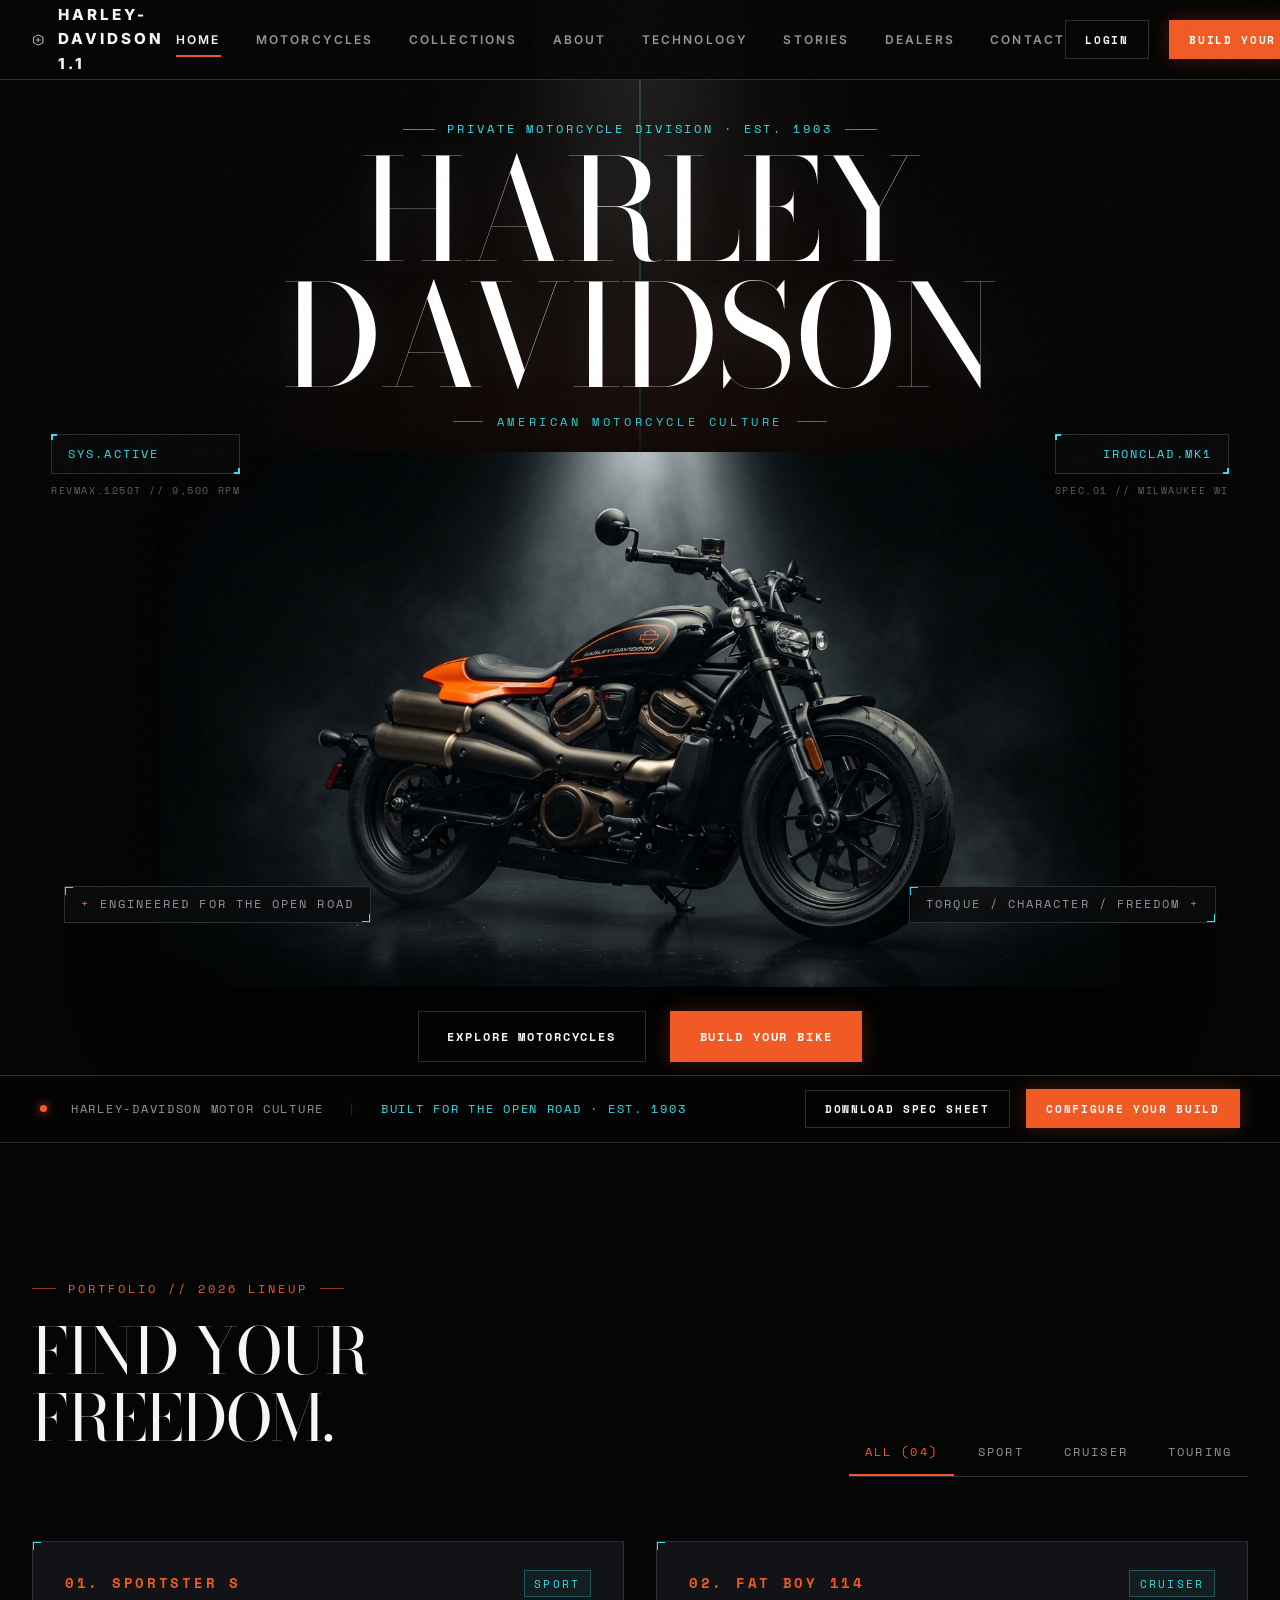
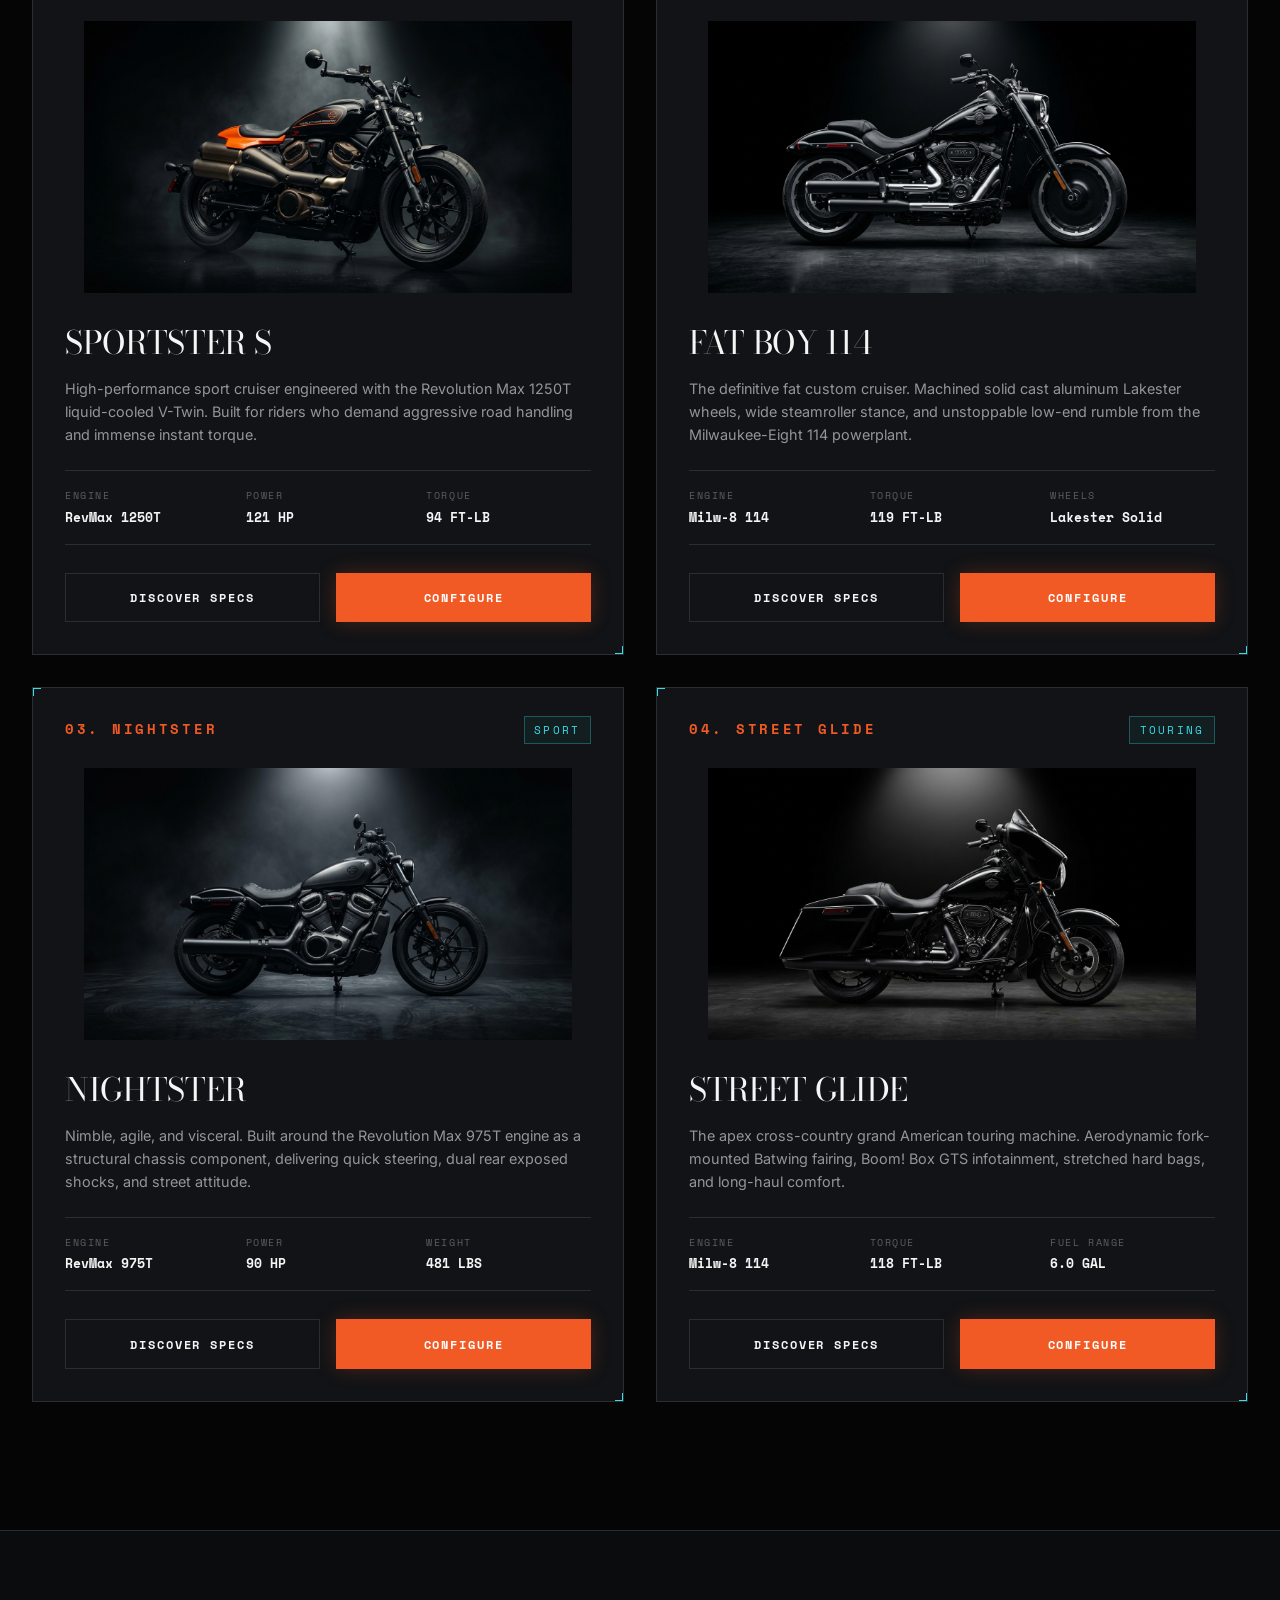
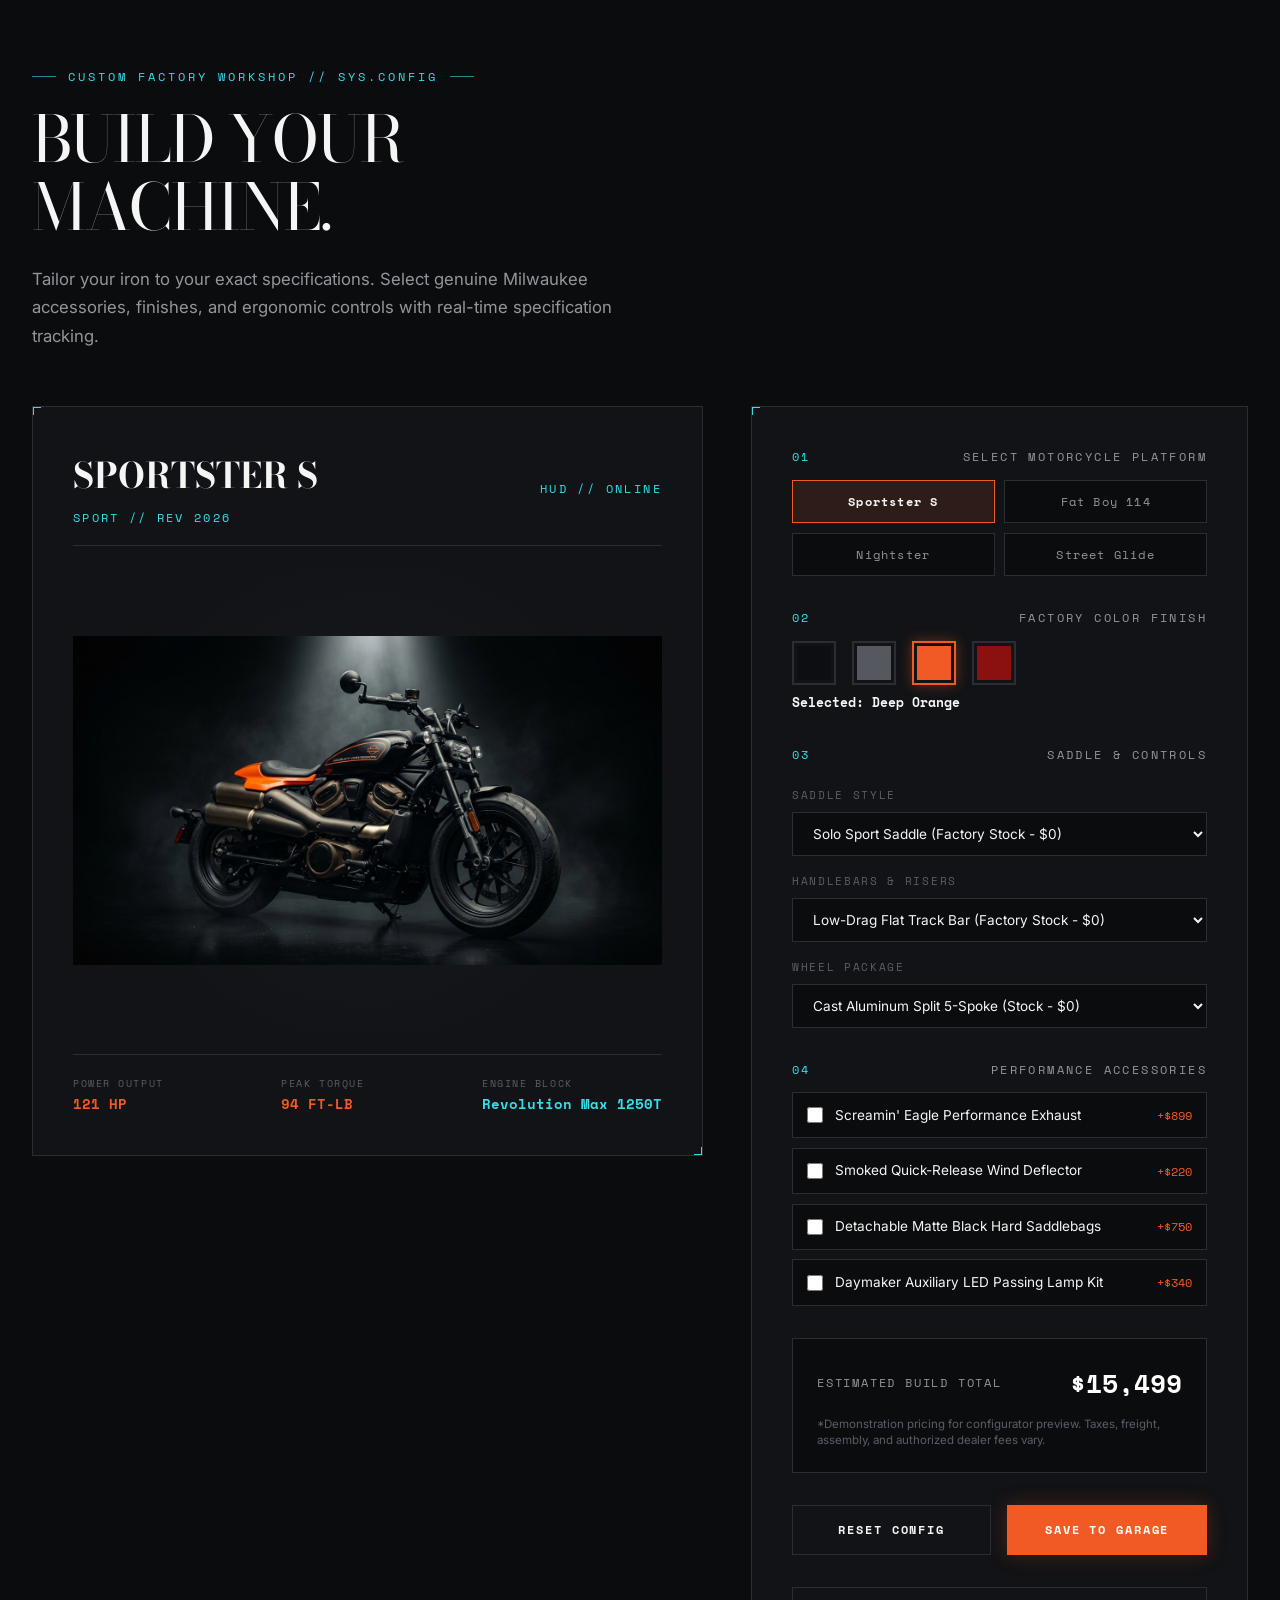
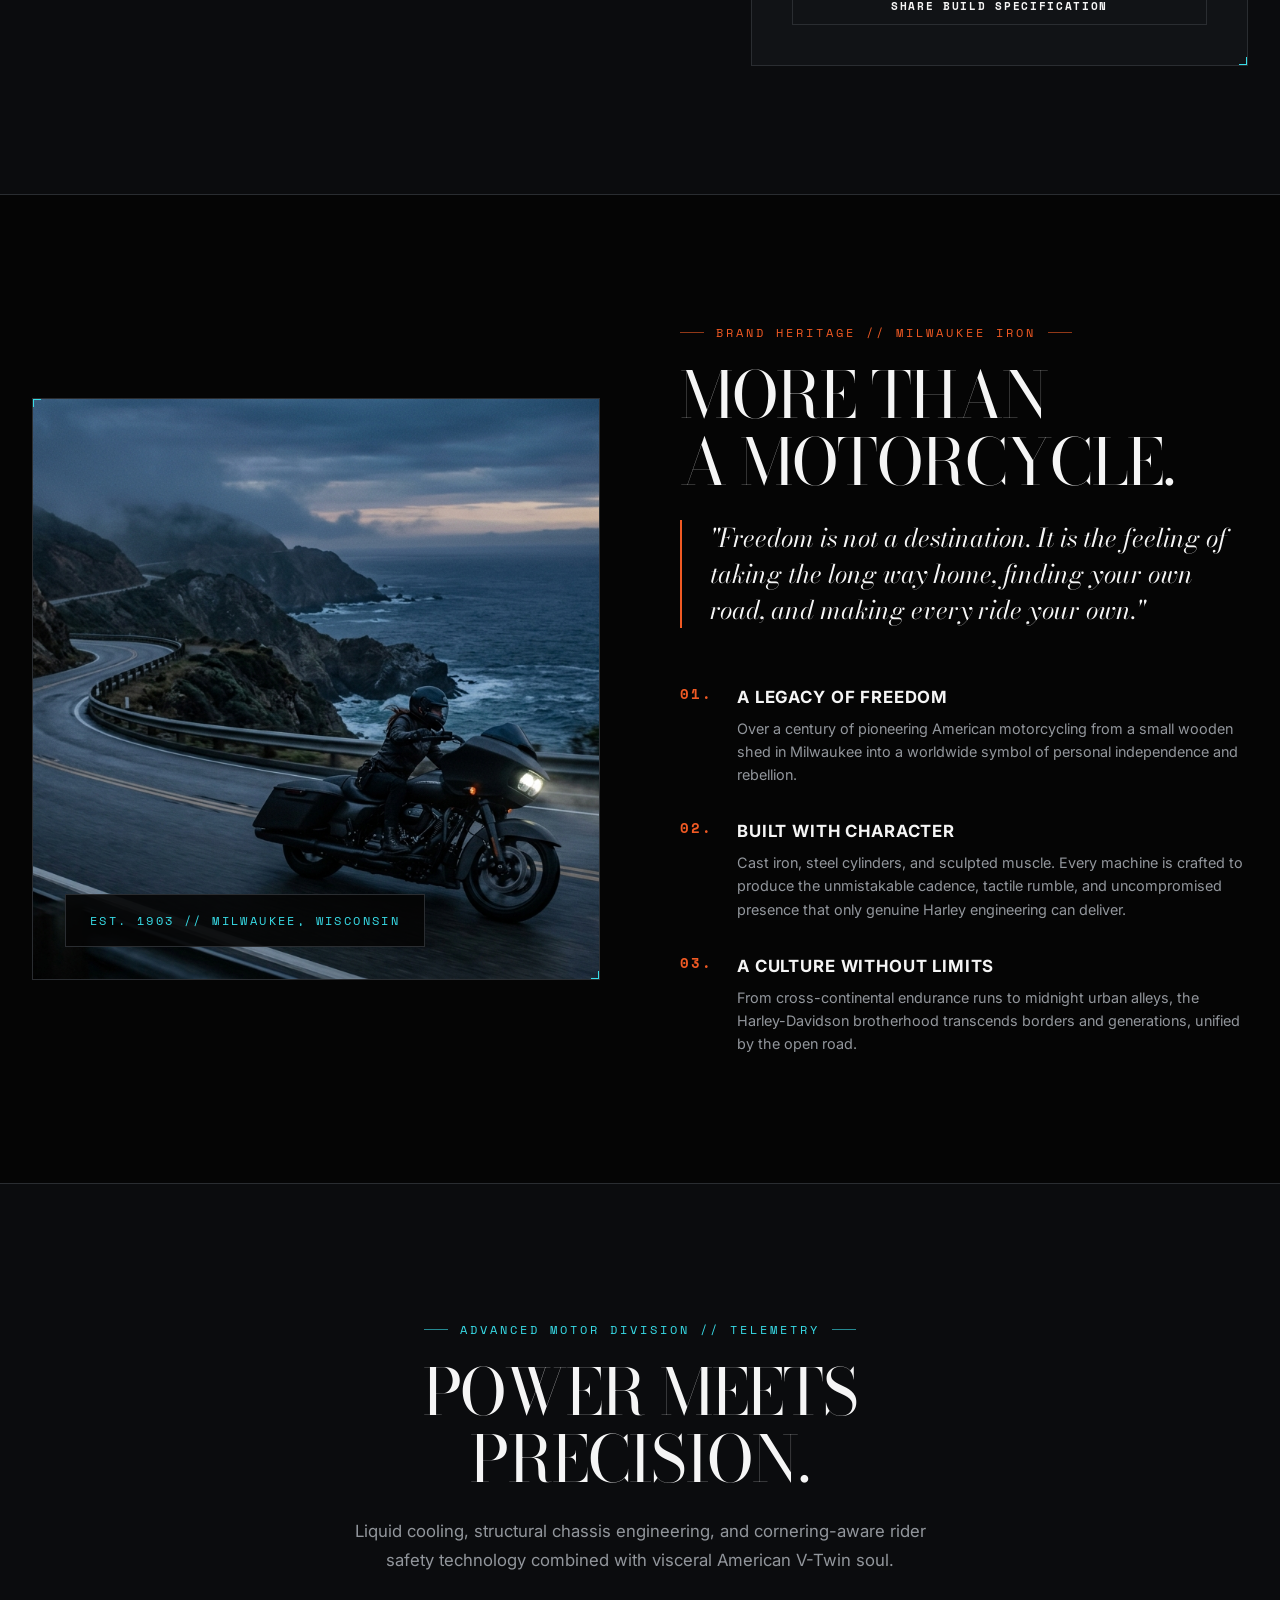
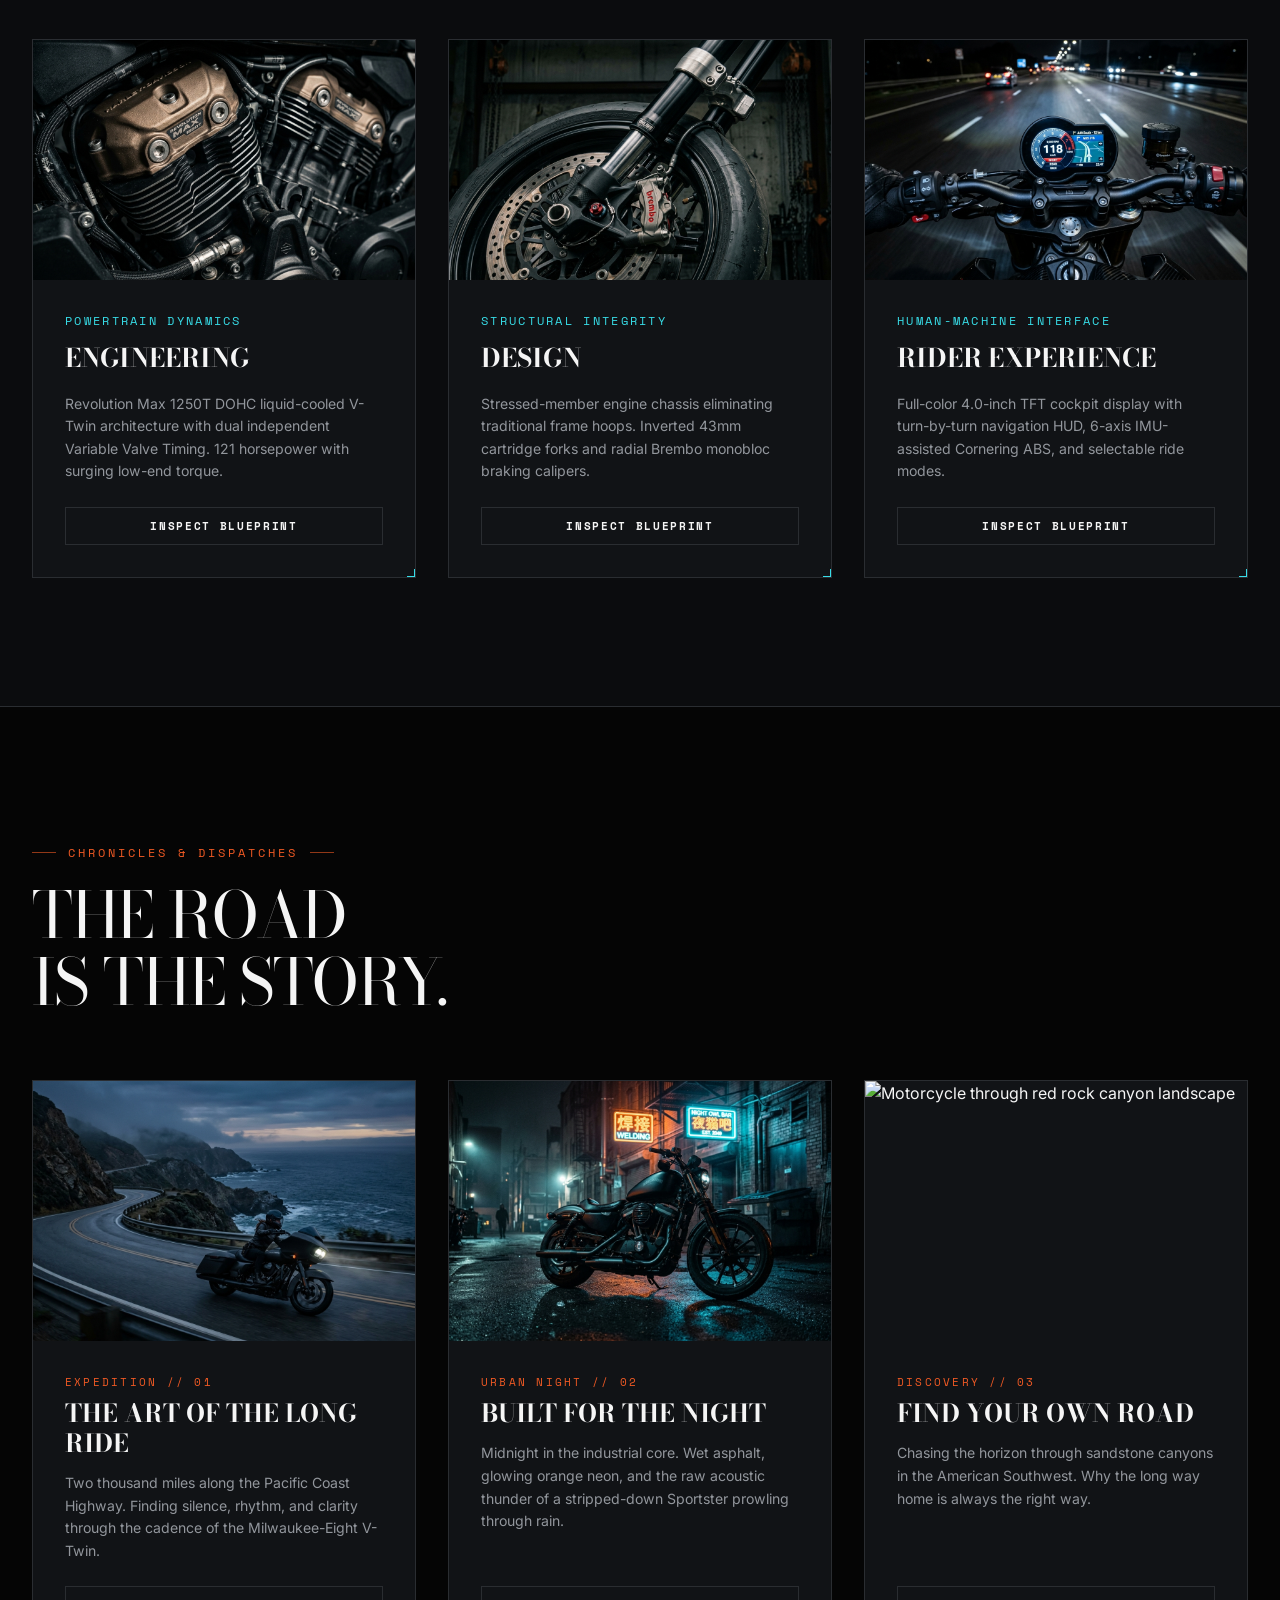
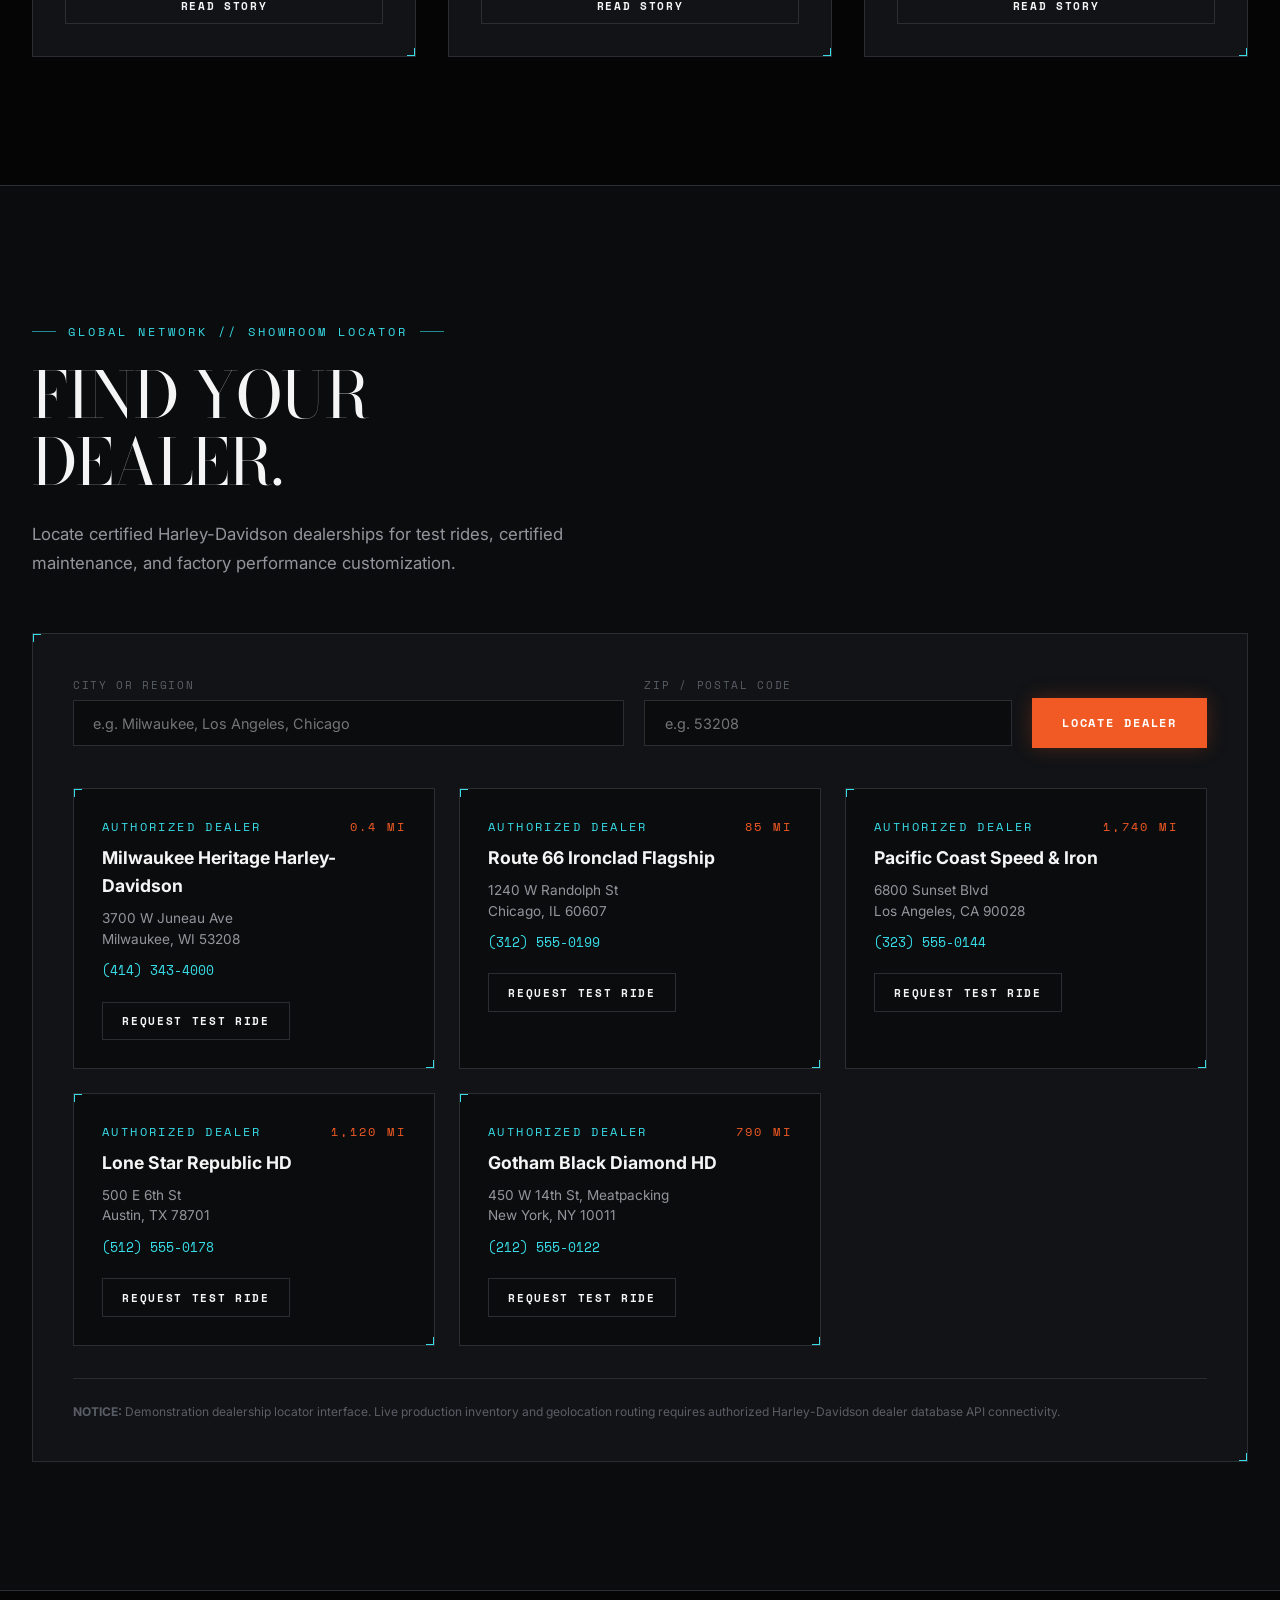
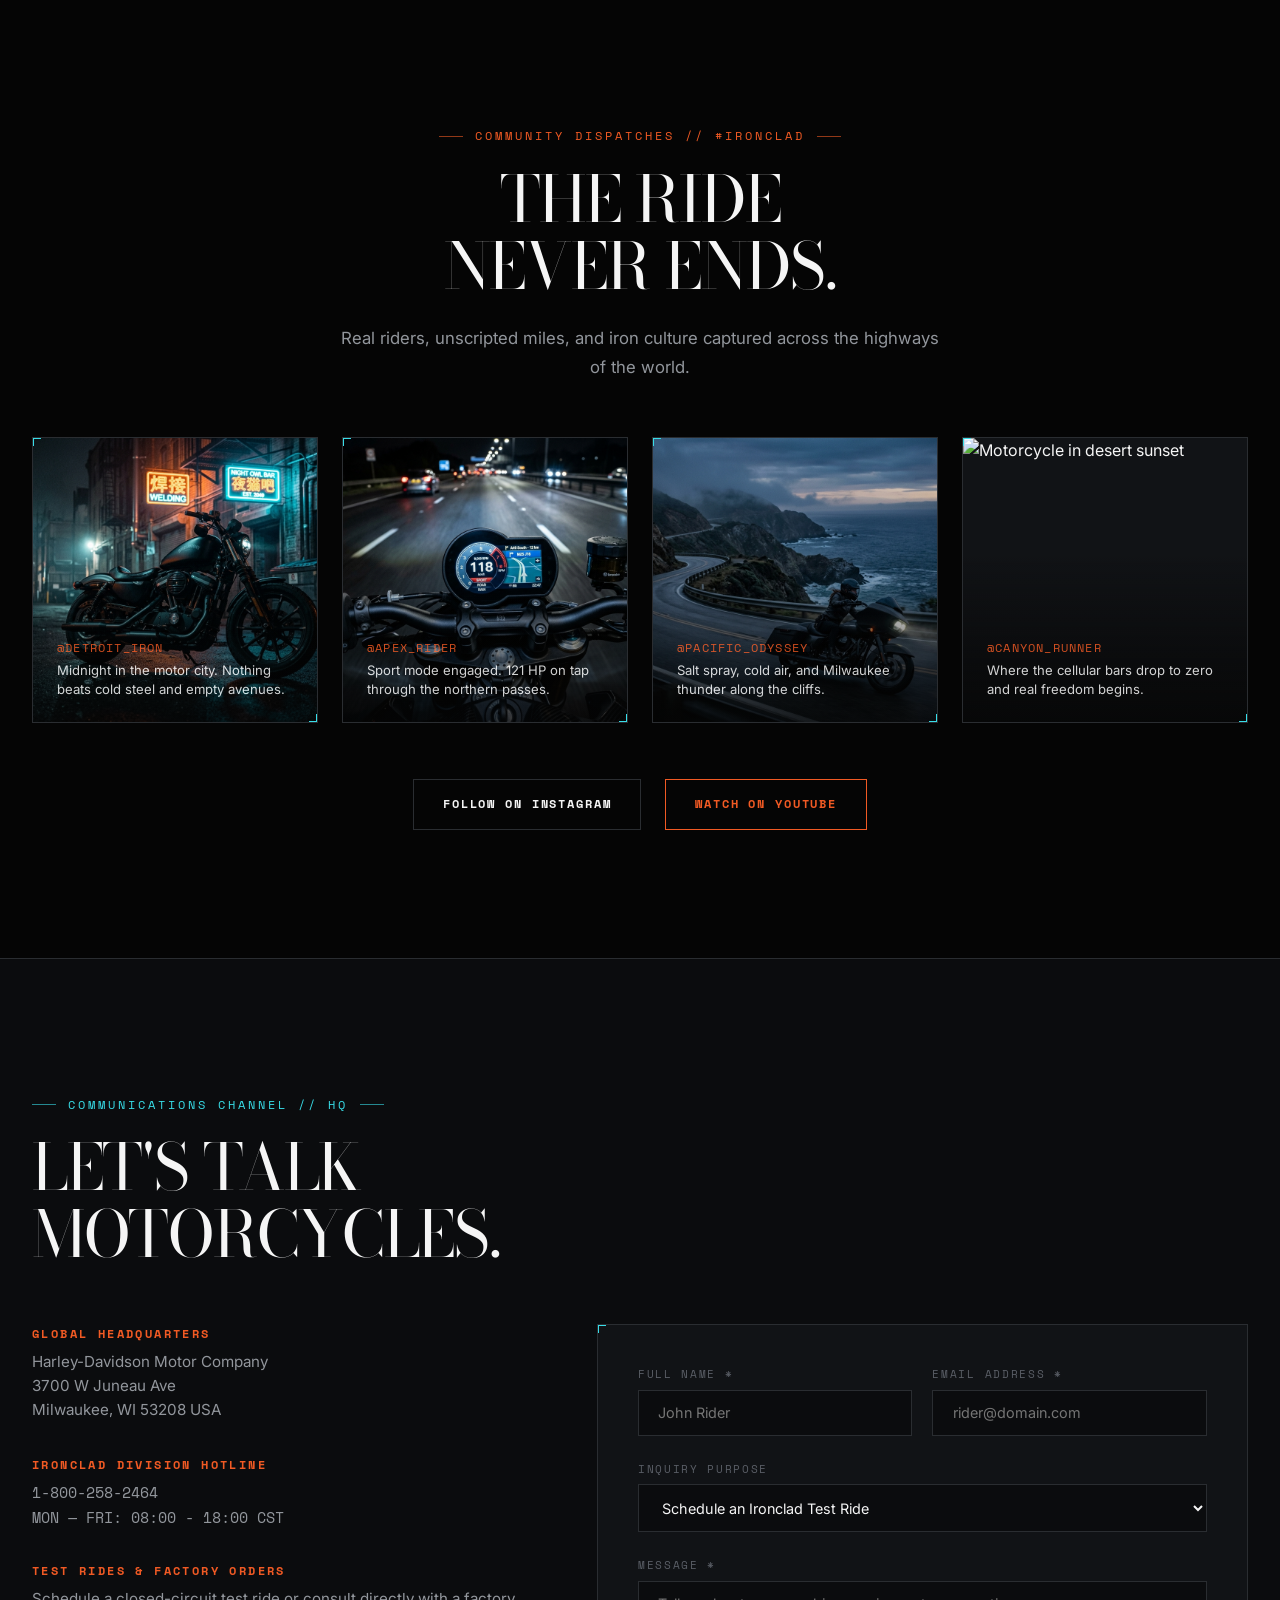
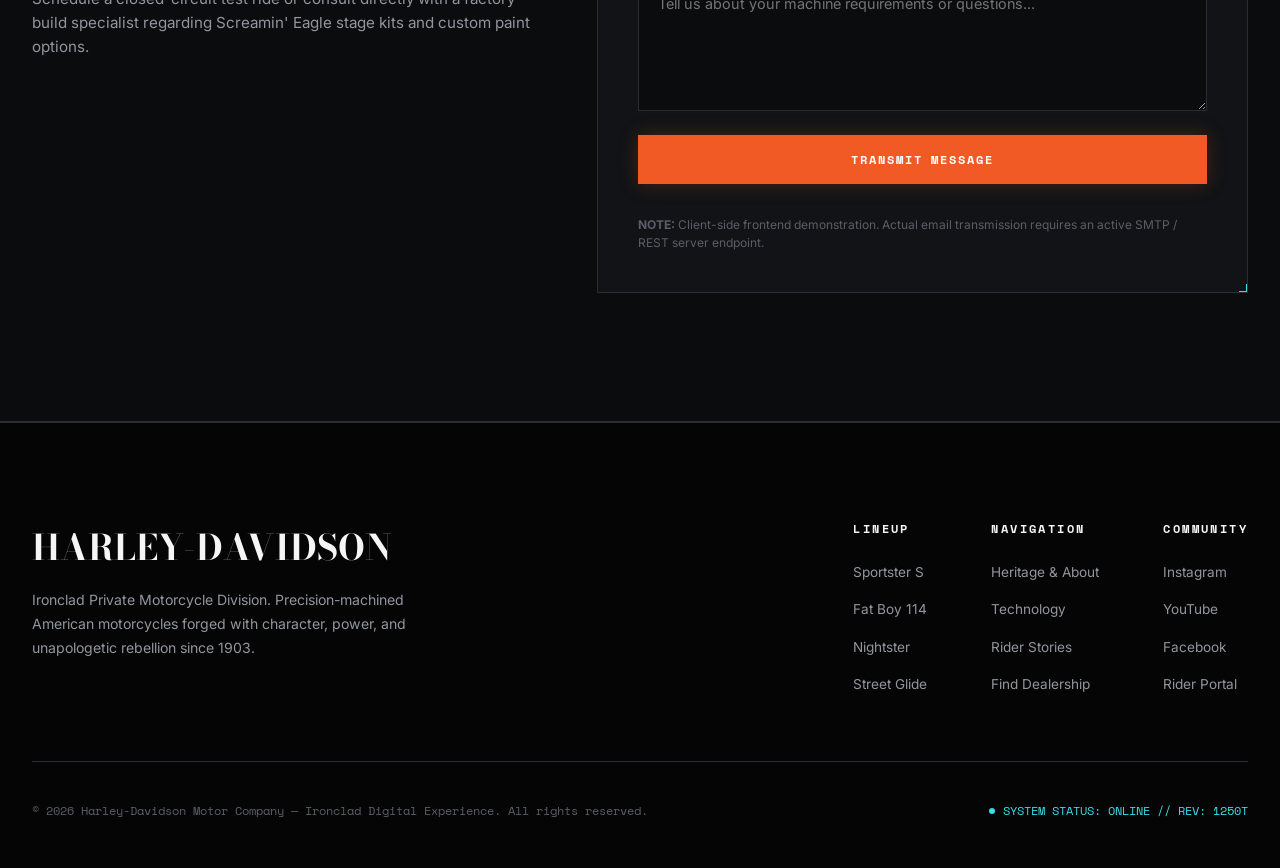
==== harley-davidson-website-master/index.html @ 147b741a "Update Website content" ====
<!DOCTYPE html>
<html lang="en">
<head>
  <meta charset="UTF-8">
  <meta name="viewport" content="width=device-width, initial-scale=1.0">
  <title>HARLEY-DAVIDSON — IRONCLAD | Private Motorcycle Division</title>
  <meta name="description" content="Cinematic Harley-Davidson motorcycle experience inspired by REDLINE high-performance industrial minimalism. Explore Sportster S, Fat Boy 114, Nightster, and Street Glide.">
  
  <!-- Favicon / Shield Icon -->
  <link rel="icon" type="image/svg+xml" href="data:image/svg+xml,%3Csvg xmlns='http://www.w3.org/2000/svg' viewBox='0 0 24 24' fill='%23F15A24'%3E%3Cpolygon points='12 2 22 7 22 17 12 22 2 17 2 7 12 2'/%3E%3C/svg%3E">

  <!-- Master Stylesheet -->
  <link rel="stylesheet" href="style.css">
</head>
<body>

  <!-- ======================================================================
       1. HEADER AND NAVIGATION
       ====================================================================== -->
  <header class="site-header">
    <div class="container header-container">
      <!-- Brand Logo / Shield -->
      <a href="index.html" class="brand-logo" aria-label="Harley-Davidson Ironclad Home">
        <svg class="brand-shield-svg" viewBox="0 0 24 24" aria-hidden="true">
          <polygon points="12 2 21 6.5 21 17.5 12 22 3 17.5 3 6.5 12 2" stroke="currentColor" stroke-width="1.5" fill="none"/>
          <path d="M7 12h10M12 7v10" stroke="currentColor" stroke-width="1.2"/>
        </svg>
        <span>HARLEY-DAVIDSON 1.1</span>
      </a>

      <!-- Center Desktop Navigation -->
      <nav class="main-nav" aria-label="Primary Navigation">
        <a href="#hero" class="nav-link active">HOME</a>
        <a href="#motorcycles" class="nav-link">MOTORCYCLES</a>
        <a href="#configurator" class="nav-link">COLLECTIONS</a>
        <a href="#about" class="nav-link">ABOUT</a>
        <a href="#technology" class="nav-link">TECHNOLOGY</a>
        <a href="#stories" class="nav-link">STORIES</a>
        <a href="#dealer" class="nav-link">DEALERS</a>
        <a href="#contact" class="nav-link">CONTACT</a>
      </nav>

      <!-- Right Header Actions -->
      <div class="header-actions">
        <div class="user-badge">
          <span>●</span> RIDER ACTIVE
        </div>
        <button class="btn btn-outline btn-sm btn-auth-trigger" aria-label="Open Account Portal">
          LOGIN
        </button>
        <a href="#configurator" class="btn btn-primary btn-sm" aria-label="Build your custom motorcycle">
          BUILD YOUR BIKE
        </a>
        <!-- Mobile Hamburger Button -->
        <button class="hamburger-btn" aria-label="Toggle Navigation Menu">
          <span></span>
          <span></span>
          <span></span>
        </button>
      </div>
    </div>
  </header>

  <!-- Mobile Navigation Drawer -->
  <div class="mobile-nav-drawer" aria-hidden="true">
    <a href="#hero" class="nav-link">HOME</a>
    <a href="#motorcycles" class="nav-link">MOTORCYCLES</a>
    <a href="#configurator" class="nav-link">COLLECTIONS</a>
    <a href="#about" class="nav-link">ABOUT</a>
    <a href="#technology" class="nav-link">TECHNOLOGY</a>
    <a href="#stories" class="nav-link">STORIES</a>
    <a href="#dealer" class="nav-link">FIND DEALER</a>
    <a href="#contact" class="nav-link">CONTACT</a>
    <button class="btn btn-primary btn-auth-trigger" style="margin-top: 1.5rem;">
      RIDER LOGIN / REGISTER
    </button>
  </div>

  <main>
    <!-- ====================================================================
         2. CINEMATIC HERO SECTION (Direct REDLINE Reference)
         ==================================================================== -->
    <section id="hero" class="hero-section">
      <!-- Overhead Dramatic Light Beam & Spotlight Gradient -->
      <div class="hero-spotlight" aria-hidden="true"></div>
      <div class="hero-vertical-beam" aria-hidden="true"></div>

      <!-- Top Center Heritage Label -->
      <div class="hero-header-top">
        <div class="hero-division-tag">
          PRIVATE MOTORCYCLE DIVISION · EST. 1903
        </div>
      </div>

      <!-- HUD Left Bracket (REDLINE Reference) -->
      <div class="hero-hud-left" aria-hidden="true">
        <div class="hud-box">
          SYS.ACTIVE
        </div>
        <div class="hud-detail-line">
          REVMAX.1250T // 9,500 RPM
        </div>
      </div>

      <!-- HUD Right Bracket (REDLINE Reference) -->
      <div class="hero-hud-right" aria-hidden="true">
        <div class="hud-box">
          IRONCLAD.MK1
        </div>
        <div class="hud-detail-line">
          SPEC.01 // MILWAUKEE WI
        </div>
      </div>

      <!-- Giant Dominant Editorial Typography -->
      <div class="hero-title-container">
        <h1 class="hero-main-title">
          <span>HARLEY</span>
          <span>DAVIDSON</span>
        </h1>
        <div class="hero-sub-pill">
          AMERICAN MOTORCYCLE CULTURE
        </div>
      </div>

      <!-- Center Motorcycle Stage & Cinematic Blend -->
      <div class="hero-stage">
        <div class="hero-bike-frame">
          <img src="assets/images/hero-sportster-s.jpg" 
               alt="Harley-Davidson Sportster S flagship performance motorcycle in dark studio lighting" 
               class="hero-bike-img">
          <div class="hero-bike-shadow" aria-hidden="true"></div>
        </div>

        <!-- Technical HUD Badges Around Bike -->
        <div class="hero-specs-badge left hud-corner">
          <span>+</span> ENGINEERED FOR THE OPEN ROAD
        </div>
        <div class="hero-specs-badge right hud-corner">
          TORQUE / CHARACTER / FREEDOM <span>+</span>
        </div>
      </div>

      <!-- Hero Call To Action Buttons -->
      <div class="hero-cta-group">
        <a href="#motorcycles" class="btn btn-outline">
          EXPLORE MOTORCYCLES
        </a>
        <a href="#configurator" class="btn btn-primary">
          BUILD YOUR BIKE
        </a>
      </div>

      <!-- Bottom Status Bar (Direct REDLINE Reference) -->
      <div class="hero-status-bar">
        <div class="status-bar-left">
          <span class="status-dot"></span>
          <span>HARLEY-DAVIDSON MOTOR CULTURE</span>
          <span class="status-divider">|</span>
          <span class="tech-cyan">BUILT FOR THE OPEN ROAD · EST. 1903</span>
        </div>
        <div class="status-bar-right">
          <button class="btn btn-outline btn-sm" onclick="showToast('Spec sheet downloaded: IRONCLAD-2026-CATALOG.PDF', 'cyan')">
            DOWNLOAD SPEC SHEET
          </button>
          <a href="#configurator" class="btn btn-primary btn-sm">
            CONFIGURE YOUR BUILD
          </a>
        </div>
      </div>
    </section>

    <!-- ====================================================================
         3. MOTORCYCLE COLLECTION SECTION
         ==================================================================== -->
    <section id="motorcycles" class="collection-section">
      <div class="container">
        <div class="collection-header-row">
          <div>
            <div class="section-tag orange">PORTFOLIO // 2026 LINEUP</div>
            <h2 class="section-heading">FIND YOUR<br>FREEDOM.</h2>
          </div>
          <!-- Filter Tabs -->
          <div class="collection-filters">
            <button class="filter-btn active" data-filter="all">ALL (04)</button>
            <button class="filter-btn" data-filter="SPORT">SPORT</button>
            <button class="filter-btn" data-filter="CRUISER">CRUISER</button>
            <button class="filter-btn" data-filter="TOURING">TOURING</button>
          </div>
        </div>

        <!-- 4 Large Motorcycle Cards -->
        <div class="motorcycles-grid">
          
          <!-- Card 01: SPORTSTER S -->
          <article class="bike-card hud-corner" data-category="SPORT">
            <div class="bike-card-top">
              <span class="bike-card-number">01. SPORTSTER S</span>
              <span class="bike-card-category">SPORT</span>
            </div>
            <div class="bike-card-image-wrap">
              <img src="assets/images/hero-sportster-s.jpg" alt="Harley-Davidson Sportster S" class="bike-card-img" loading="lazy">
            </div>
            <div class="bike-card-body">
              <h3 class="bike-card-title">SPORTSTER S</h3>
              <p class="bike-card-desc">
                High-performance sport cruiser engineered with the Revolution Max 1250T liquid-cooled V-Twin. Built for riders who demand aggressive road handling and immense instant torque.
              </p>
              <div class="bike-card-specs-row">
                <div class="spec-cell">
                  <div class="spec-cell-label">Engine</div>
                  <div class="spec-cell-val">RevMax 1250T</div>
                </div>
                <div class="spec-cell">
                  <div class="spec-cell-label">Power</div>
                  <div class="spec-cell-val">121 HP</div>
                </div>
                <div class="spec-cell">
                  <div class="spec-cell-label">Torque</div>
                  <div class="spec-cell-val">94 FT-LB</div>
                </div>
              </div>
              <div class="bike-card-actions">
                <button class="btn btn-outline btn-discover-specs" data-model="sportster" style="flex: 1;">
                  DISCOVER SPECS
                </button>
                <button class="btn btn-primary btn-card-config" data-model="sportster" style="flex: 1;">
                  CONFIGURE
                </button>
              </div>
            </div>
          </article>

          <!-- Card 02: FAT BOY 114 -->
          <article class="bike-card hud-corner" data-category="CRUISER">
            <div class="bike-card-top">
              <span class="bike-card-number">02. FAT BOY 114</span>
              <span class="bike-card-category">CRUISER</span>
            </div>
            <div class="bike-card-image-wrap">
              <img src="assets/images/fat-boy-114.jpg" alt="Harley-Davidson Fat Boy 114" class="bike-card-img" loading="lazy">
            </div>
            <div class="bike-card-body">
              <h3 class="bike-card-title">FAT BOY 114</h3>
              <p class="bike-card-desc">
                The definitive fat custom cruiser. Machined solid cast aluminum Lakester wheels, wide steamroller stance, and unstoppable low-end rumble from the Milwaukee-Eight 114 powerplant.
              </p>
              <div class="bike-card-specs-row">
                <div class="spec-cell">
                  <div class="spec-cell-label">Engine</div>
                  <div class="spec-cell-val">Milw-8 114</div>
                </div>
                <div class="spec-cell">
                  <div class="spec-cell-label">Torque</div>
                  <div class="spec-cell-val">119 FT-LB</div>
                </div>
                <div class="spec-cell">
                  <div class="spec-cell-label">Wheels</div>
                  <div class="spec-cell-val">Lakester Solid</div>
                </div>
              </div>
              <div class="bike-card-actions">
                <button class="btn btn-outline btn-discover-specs" data-model="fatboy" style="flex: 1;">
                  DISCOVER SPECS
                </button>
                <button class="btn btn-primary btn-card-config" data-model="fatboy" style="flex: 1;">
                  CONFIGURE
                </button>
              </div>
            </div>
          </article>

          <!-- Card 03: NIGHTSTER SPECIAL -->
          <article class="bike-card hud-corner" data-category="SPORT">
            <div class="bike-card-top">
              <span class="bike-card-number">03. NIGHTSTER</span>
              <span class="bike-card-category">SPORT</span>
            </div>
            <div class="bike-card-image-wrap">
              <img src="assets/images/nightster.jpg" alt="Harley-Davidson Nightster" class="bike-card-img" loading="lazy">
            </div>
            <div class="bike-card-body">
              <h3 class="bike-card-title">NIGHTSTER</h3>
              <p class="bike-card-desc">
                Nimble, agile, and visceral. Built around the Revolution Max 975T engine as a structural chassis component, delivering quick steering, dual rear exposed shocks, and street attitude.
              </p>
              <div class="bike-card-specs-row">
                <div class="spec-cell">
                  <div class="spec-cell-label">Engine</div>
                  <div class="spec-cell-val">RevMax 975T</div>
                </div>
                <div class="spec-cell">
                  <div class="spec-cell-label">Power</div>
                  <div class="spec-cell-val">90 HP</div>
                </div>
                <div class="spec-cell">
                  <div class="spec-cell-label">Weight</div>
                  <div class="spec-cell-val">481 LBS</div>
                </div>
              </div>
              <div class="bike-card-actions">
                <button class="btn btn-outline btn-discover-specs" data-model="nightster" style="flex: 1;">
                  DISCOVER SPECS
                </button>
                <button class="btn btn-primary btn-card-config" data-model="nightster" style="flex: 1;">
                  CONFIGURE
                </button>
              </div>
            </div>
          </article>

          <!-- Card 04: STREET GLIDE -->
          <article class="bike-card hud-corner" data-category="TOURING">
            <div class="bike-card-top">
              <span class="bike-card-number">04. STREET GLIDE</span>
              <span class="bike-card-category">TOURING</span>
            </div>
            <div class="bike-card-image-wrap">
              <img src="assets/images/street-glide.jpg" alt="Harley-Davidson Street Glide" class="bike-card-img" loading="lazy">
            </div>
            <div class="bike-card-body">
              <h3 class="bike-card-title">STREET GLIDE</h3>
              <p class="bike-card-desc">
                The apex cross-country grand American touring machine. Aerodynamic fork-mounted Batwing fairing, Boom! Box GTS infotainment, stretched hard bags, and long-haul comfort.
              </p>
              <div class="bike-card-specs-row">
                <div class="spec-cell">
                  <div class="spec-cell-label">Engine</div>
                  <div class="spec-cell-val">Milw-8 114</div>
                </div>
                <div class="spec-cell">
                  <div class="spec-cell-label">Torque</div>
                  <div class="spec-cell-val">118 FT-LB</div>
                </div>
                <div class="spec-cell">
                  <div class="spec-cell-label">Fuel Range</div>
                  <div class="spec-cell-val">6.0 GAL</div>
                </div>
              </div>
              <div class="bike-card-actions">
                <button class="btn btn-outline btn-discover-specs" data-model="streetglide" style="flex: 1;">
                  DISCOVER SPECS
                </button>
                <button class="btn btn-primary btn-card-config" data-model="streetglide" style="flex: 1;">
                  CONFIGURE
                </button>
              </div>
            </div>
          </article>

        </div>
      </div>
    </section>

    <!-- ====================================================================
         4. INTERACTIVE MOTORCYCLE CONFIGURATOR
         ==================================================================== -->
    <section id="configurator" class="configurator-section">
      <div class="container">
        <div>
          <div class="section-tag">CUSTOM FACTORY WORKSHOP // SYS.CONFIG</div>
          <h2 class="section-heading">BUILD YOUR<br>MACHINE.</h2>
          <p class="section-sub">
            Tailor your iron to your exact specifications. Select genuine Milwaukee accessories, finishes, and ergonomic controls with real-time specification tracking.
          </p>
        </div>

        <div class="configurator-grid">
          <!-- Left: Stage & High-Fidelity Studio Preview -->
          <div class="config-stage hud-corner">
            <div class="config-stage-hud-top">
              <div>
                <h3 class="config-model-title">Sportster S</h3>
                <span class="config-category-badge">SPORT // REV 2026</span>
              </div>
              <div class="tech-label tech-cyan">HUD // ONLINE</div>
            </div>

            <!-- Viewport with Real Motorcycle Photographic Renders -->
            <div class="config-viewport">
              <img id="cfg-preview-img" 
                   src="assets/images/config-sportster-orange.jpg" 
                   alt="Customized Harley-Davidson motorcycle preview" 
                   class="config-bike-render">
            </div>

            <!-- Live Telemetry / Specs Bar -->
            <div class="config-stage-hud-bottom">
              <div class="config-stat">
                <span class="config-stat-label">Power Output</span>
                <span class="config-stat-value" id="cfg-stat-hp">121 HP</span>
              </div>
              <div class="config-stat">
                <span class="config-stat-label">Peak Torque</span>
                <span class="config-stat-value" id="cfg-stat-tq">94 FT-LB</span>
              </div>
              <div class="config-stat">
                <span class="config-stat-label">Engine Block</span>
                <span class="config-stat-value" id="cfg-stat-engine" style="color: #38DDE8;">RevMax 1250T</span>
              </div>
            </div>
          </div>

          <!-- Right: Interactive Control Panel -->
          <div class="config-panel hud-corner">
            <!-- 1. Model Selector -->
            <div>
              <div class="config-group-title">
                <span>01</span> SELECT MOTORCYCLE PLATFORM
              </div>
              <div class="model-pill-grid">
                <button class="model-pill active" data-model="sportster">Sportster S</button>
                <button class="model-pill" data-model="fatboy">Fat Boy 114</button>
                <button class="model-pill" data-model="nightster">Nightster</button>
                <button class="model-pill" data-model="streetglide">Street Glide</button>
              </div>
            </div>

            <!-- 2. Color Selection (Separate Renders for Each Color) -->
            <div>
              <div class="config-group-title">
                <span>02</span> FACTORY COLOR FINISH
              </div>
              <div class="color-swatches-grid">
                <button class="color-swatch-btn" data-color="black" title="Vivid Black">
                  <span class="swatch-fill swatch-black"></span>
                </button>
                <button class="color-swatch-btn" data-color="gray" title="Metallic Gray">
                  <span class="swatch-fill swatch-gray"></span>
                </button>
                <button class="color-swatch-btn active" data-color="orange" title="Deep Orange">
                  <span class="swatch-fill swatch-orange"></span>
                </button>
                <button class="color-swatch-btn" data-color="red" title="Dark Red">
                  <span class="swatch-fill swatch-red"></span>
                </button>
              </div>
              <div class="active-color-name">Selected: Deep Orange</div>
            </div>

            <!-- 3. Ergonomics & Components -->
            <div class="custom-select-group">
              <div class="config-group-title">
                <span>03</span> SADDLE & CONTROLS
              </div>
              
              <label class="form-label" for="cfg-seat">Saddle Style</label>
              <select id="cfg-seat" class="custom-select">
                <option value="0">Solo Sport Saddle (Factory Stock - $0)</option>
                <option value="280">Brawler Handcrafted Leather Solo (+$280)</option>
                <option value="360">Sundowner Reach Touring Saddle (+$360)</option>
              </select>

              <label class="form-label" for="cfg-handlebar" style="margin-top: 0.5rem;">Handlebars & Risers</label>
              <select id="cfg-handlebar" class="custom-select">
                <option value="0">Low-Drag Flat Track Bar (Factory Stock - $0)</option>
                <option value="310">12" Gloss Black Mini-Ape Hangers (+$310)</option>
                <option value="240">Moto-Bar Riser Clamp with Billet Mounts (+$240)</option>
              </select>

              <label class="form-label" for="cfg-wheel" style="margin-top: 0.5rem;">Wheel Package</label>
              <select id="cfg-wheel" class="custom-select">
                <option value="0">Cast Aluminum Split 5-Spoke (Stock - $0)</option>
                <option value="450">Machined Contrast-Cut Bronze Wheels (+$450)</option>
                <option value="520">Blacked-Out Laced Steel Wire Spoke (+$520)</option>
              </select>
            </div>

            <!-- 4. Accessories Checkboxes -->
            <div>
              <div class="config-group-title">
                <span>04</span> PERFORMANCE ACCESSORIES
              </div>
              <div class="accessories-list">
                <label class="accessory-item">
                  <div class="accessory-left">
                    <input type="checkbox" class="accessory-checkbox" data-accessory="exhaust">
                    <span>Screamin' Eagle Performance Exhaust</span>
                  </div>
                  <span class="accessory-price">+$899</span>
                </label>
                <label class="accessory-item">
                  <div class="accessory-left">
                    <input type="checkbox" class="accessory-checkbox" data-accessory="deflector">
                    <span>Smoked Quick-Release Wind Deflector</span>
                  </div>
                  <span class="accessory-price">+$220</span>
                </label>
                <label class="accessory-item">
                  <div class="accessory-left">
                    <input type="checkbox" class="accessory-checkbox" data-accessory="bags">
                    <span>Detachable Matte Black Hard Saddlebags</span>
                  </div>
                  <span class="accessory-price">+$750</span>
                </label>
                <label class="accessory-item">
                  <div class="accessory-left">
                    <input type="checkbox" class="accessory-checkbox" data-accessory="lights">
                    <span>Daymaker Auxiliary LED Passing Lamp Kit</span>
                  </div>
                  <span class="accessory-price">+$340</span>
                </label>
              </div>
            </div>

            <!-- 5. Live Pricing & Summary Actions -->
            <div class="config-pricing-box">
              <div class="config-price-row">
                <span class="config-price-label">ESTIMATED BUILD TOTAL</span>
                <span class="config-total-price">$15,499</span>
              </div>
              <p class="config-disclaimer">
                *Demonstration pricing for configurator preview. Taxes, freight, assembly, and authorized dealer fees vary.
              </p>
            </div>

            <div class="config-actions-row">
              <button class="btn btn-outline" id="cfg-reset-btn">
                RESET CONFIG
              </button>
              <button class="btn btn-primary" id="cfg-save-btn">
                SAVE TO GARAGE
              </button>
            </div>
            <button class="btn btn-outline btn-sm" id="cfg-share-btn" style="width: 100%;">
              SHARE BUILD SPECIFICATION
            </button>
          </div>
        </div>
      </div>
    </section>

    <!-- ====================================================================
         5. ABOUT HARLEY-DAVIDSON SECTION
         ==================================================================== -->
    <section id="about" class="about-section">
      <div class="container">
        <div class="about-split-layout">
          <!-- Left: Cinematic Motorcycle & Heritage Photo -->
          <div class="about-visual-col">
            <div class="about-image-frame hud-corner">
              <img src="assets/images/story-long-ride.jpg" 
                   alt="Harley-Davidson heritage and open road rider along coastal highway" 
                   loading="lazy">
              <div class="about-image-badge">
                EST. 1903 // MILWAUKEE, WISCONSIN
              </div>
            </div>
          </div>

          <!-- Right: Editorial Brand Story & Feature Blocks -->
          <div class="about-editorial-col">
            <div class="section-tag orange">BRAND HERITAGE // MILWAUKEE IRON</div>
            <h2 class="section-heading">MORE THAN<br>A MOTORCYCLE.</h2>

            <blockquote class="about-quote">
              "Freedom is not a destination. It is the feeling of taking the long way home, finding your own road, and making every ride your own."
            </blockquote>

            <div class="about-features-list">
              <div class="about-feature-item">
                <span class="feature-number">01.</span>
                <div class="feature-content">
                  <h4>A LEGACY OF FREEDOM</h4>
                  <p>Over a century of pioneering American motorcycling from a small wooden shed in Milwaukee into a worldwide symbol of personal independence and rebellion.</p>
                </div>
              </div>

              <div class="about-feature-item">
                <span class="feature-number">02.</span>
                <div class="feature-content">
                  <h4>BUILT WITH CHARACTER</h4>
                  <p>Cast iron, steel cylinders, and sculpted muscle. Every machine is crafted to produce the unmistakable cadence, tactile rumble, and uncompromised presence that only genuine Harley engineering can deliver.</p>
                </div>
              </div>

              <div class="about-feature-item">
                <span class="feature-number">03.</span>
                <div class="feature-content">
                  <h4>A CULTURE WITHOUT LIMITS</h4>
                  <p>From cross-continental endurance runs to midnight urban alleys, the Harley-Davidson brotherhood transcends borders and generations, unified by the open road.</p>
                </div>
              </div>
            </div>
          </div>
        </div>
      </div>
    </section>

    <!-- ====================================================================
         6. MOTORCYCLE TECHNOLOGY ("POWER MEETS PRECISION.")
         ==================================================================== -->
    <section id="technology" class="tech-section">
      <div class="container">
        <div style="text-align: center; max-width: 700px; margin: 0 auto;">
          <div class="section-tag">ADVANCED MOTOR DIVISION // TELEMETRY</div>
          <h2 class="section-heading">POWER MEETS<br>PRECISION.</h2>
          <p class="section-sub" style="margin: 0 auto;">
            Liquid cooling, structural chassis engineering, and cornering-aware rider safety technology combined with visceral American V-Twin soul.
          </p>
        </div>

        <div class="tech-panels-grid">
          <!-- Panel 1: Engineering -->
          <article class="tech-panel hud-corner">
            <div class="tech-panel-image">
              <img src="assets/images/tech-engineering.jpg" alt="Revolution Max 1250T liquid-cooled engine" loading="lazy">
            </div>
            <div class="tech-panel-content">
              <span class="tech-panel-cat">POWERTRAIN DYNAMICS</span>
              <h3 class="tech-panel-title">ENGINEERING</h3>
              <p class="tech-panel-desc">
                Revolution Max 1250T DOHC liquid-cooled V-Twin architecture with dual independent Variable Valve Timing. 121 horsepower with surging low-end torque.
              </p>
              <button class="btn btn-outline btn-sm btn-inspect-tech" data-tech="engineering">
                INSPECT BLUEPRINT
              </button>
            </div>
          </article>

          <!-- Panel 2: Design -->
          <article class="tech-panel hud-corner">
            <div class="tech-panel-image">
              <img src="assets/images/tech-design.jpg" alt="Inverted forks and Brembo radial monobloc brake caliper" loading="lazy">
            </div>
            <div class="tech-panel-content">
              <span class="tech-panel-cat">STRUCTURAL INTEGRITY</span>
              <h3 class="tech-panel-title">DESIGN</h3>
              <p class="tech-panel-desc">
                Stressed-member engine chassis eliminating traditional frame hoops. Inverted 43mm cartridge forks and radial Brembo monobloc braking calipers.
              </p>
              <button class="btn btn-outline btn-sm btn-inspect-tech" data-tech="design">
                INSPECT BLUEPRINT
              </button>
            </div>
          </article>

          <!-- Panel 3: Rider Experience -->
          <article class="tech-panel hud-corner">
            <div class="tech-panel-image">
              <img src="assets/images/tech-rider.jpg" alt="Digital TFT color gauge cockpit at night" loading="lazy">
            </div>
            <div class="tech-panel-content">
              <span class="tech-panel-cat">HUMAN-MACHINE INTERFACE</span>
              <h3 class="tech-panel-title">RIDER EXPERIENCE</h3>
              <p class="tech-panel-desc">
                Full-color 4.0-inch TFT cockpit display with turn-by-turn navigation HUD, 6-axis IMU-assisted Cornering ABS, and selectable ride modes.
              </p>
              <button class="btn btn-outline btn-sm btn-inspect-tech" data-tech="rider">
                INSPECT BLUEPRINT
              </button>
            </div>
          </article>
        </div>
      </div>
    </section>

    <!-- ====================================================================
         8. STORIES AND RIDER CULTURE ("THE ROAD IS THE STORY.")
         ==================================================================== -->
    <section id="stories" class="stories-section">
      <div class="container">
        <div>
          <div class="section-tag orange">CHRONICLES & DISPATCHES</div>
          <h2 class="section-heading">THE ROAD<br>IS THE STORY.</h2>
        </div>

        <div class="stories-grid">
          <!-- Story 1 -->
          <article class="story-card hud-corner">
            <div class="story-image-wrap">
              <img src="assets/images/story-long-ride.jpg" alt="Pacific Coast Highway motorcycle ride" loading="lazy">
            </div>
            <div class="story-card-body">
              <span class="story-category">EXPEDITION // 01</span>
              <h3 class="story-title">THE ART OF THE LONG RIDE</h3>
              <p class="story-excerpt">
                Two thousand miles along the Pacific Coast Highway. Finding silence, rhythm, and clarity through the cadence of the Milwaukee-Eight V-Twin.
              </p>
              <button class="btn btn-outline btn-sm btn-read-story" data-story="1">
                READ STORY
              </button>
            </div>
          </article>

          <!-- Story 2 -->
          <article class="story-card hud-corner">
            <div class="story-image-wrap">
              <img src="assets/images/story-night.jpg" alt="Custom motorcycle under neon warehouse city lights" loading="lazy">
            </div>
            <div class="story-card-body">
              <span class="story-category">URBAN NIGHT // 02</span>
              <h3 class="story-title">BUILT FOR THE NIGHT</h3>
              <p class="story-excerpt">
                Midnight in the industrial core. Wet asphalt, glowing orange neon, and the raw acoustic thunder of a stripped-down Sportster prowling through rain.
              </p>
              <button class="btn btn-outline btn-sm btn-read-story" data-story="2">
                READ STORY
              </button>
            </div>
          </article>

          <!-- Story 3 -->
          <article class="story-card hud-corner">
            <div class="story-image-wrap">
              <img src="assets/images/story-own-road.jpg" alt="Motorcycle through red rock canyon landscape" loading="lazy">
            </div>
            <div class="story-card-body">
              <span class="story-category">DISCOVERY // 03</span>
              <h3 class="story-title">FIND YOUR OWN ROAD</h3>
              <p class="story-excerpt">
                Chasing the horizon through sandstone canyons in the American Southwest. Why the long way home is always the right way.
              </p>
              <button class="btn btn-outline btn-sm btn-read-story" data-story="3">
                READ STORY
              </button>
            </div>
          </article>
        </div>
      </div>
    </section>

    <!-- ====================================================================
         9. FIND A DEALER
         ==================================================================== -->
    <section id="dealer" class="dealer-section">
      <div class="container">
        <div>
          <div class="section-tag">GLOBAL NETWORK // SHOWROOM LOCATOR</div>
          <h2 class="section-heading">FIND YOUR<br>DEALER.</h2>
          <p class="section-sub">
            Locate certified Harley-Davidson dealerships for test rides, certified maintenance, and factory performance customization.
          </p>
        </div>

        <div class="dealer-search-box hud-corner">
          <form id="dealer-search-form" class="dealer-form-row">
            <div class="form-field">
              <label for="dealer-city-input" class="form-label">City or Region</label>
              <input type="text" id="dealer-city-input" class="form-input" placeholder="e.g. Milwaukee, Los Angeles, Chicago">
            </div>
            <div class="form-field">
              <label for="dealer-zip-input" class="form-label">ZIP / Postal Code</label>
              <input type="text" id="dealer-zip-input" class="form-input" placeholder="e.g. 53208">
            </div>
            <div>
              <button type="submit" class="btn btn-primary" style="margin-top: 1.5rem; width: 100%;">
                LOCATE DEALER
              </button>
            </div>
          </form>

          <!-- Dynamic Results Container -->
          <div class="dealer-results-container" id="dealer-results">
            <!-- Populated via script.js -->
          </div>

          <div class="dealer-disclaimer">
            <strong>NOTICE:</strong> Demonstration dealership locator interface. Live production inventory and geolocation routing requires authorized Harley-Davidson dealer database API connectivity.
          </div>
        </div>
      </div>
    </section>

    <!-- ====================================================================
         10. SOCIAL MEDIA SECTION ("THE RIDE NEVER ENDS.")
         ==================================================================== -->
    <section class="social-section">
      <div class="container">
        <div style="text-align: center; max-width: 650px; margin: 0 auto;">
          <div class="section-tag orange">COMMUNITY DISPATCHES // #IRONCLAD</div>
          <h2 class="section-heading">THE RIDE<br>NEVER ENDS.</h2>
          <p class="section-sub" style="margin: 0 auto;">
            Real riders, unscripted miles, and iron culture captured across the highways of the world.
          </p>
        </div>

        <div class="social-grid">
          <!-- Card 1 -->
          <div class="social-card hud-corner" onclick="showToast('Dispatch by @iron_rebel_99: Route 101 dusk run', 'cyan')">
            <img src="assets/images/story-night.jpg" alt="Rider at midnight warehouse district" loading="lazy">
            <div class="social-card-overlay">
              <span class="social-handle">@DETROIT_IRON</span>
              <p class="social-caption">Midnight in the motor city. Nothing beats cold steel and empty avenues.</p>
            </div>
          </div>

          <!-- Card 2 -->
          <div class="social-card hud-corner" onclick="showToast('Dispatch by @highway_ghost: Speed run through high desert', 'cyan')">
            <img src="assets/images/tech-rider.jpg" alt="Rider cockpit digital gauge" loading="lazy">
            <div class="social-card-overlay">
              <span class="social-handle">@APEX_RIDER</span>
              <p class="social-caption">Sport mode engaged. 121 HP on tap through the northern passes.</p>
            </div>
          </div>

          <!-- Card 3 -->
          <div class="social-card hud-corner" onclick="showToast('Dispatch by @pacific_cruiser: Big Sur morning run', 'cyan')">
            <img src="assets/images/story-long-ride.jpg" alt="Pacific coast winding highway ride" loading="lazy">
            <div class="social-card-overlay">
              <span class="social-handle">@PACIFIC_ODYSSEY</span>
              <p class="social-caption">Salt spray, cold air, and Milwaukee thunder along the cliffs.</p>
            </div>
          </div>

          <!-- Card 4 -->
          <div class="social-card hud-corner" onclick="showToast('Dispatch by @desert_nomad: Monument Valley horizon', 'cyan')">
            <img src="assets/images/story-own-road.jpg" alt="Motorcycle in desert sunset" loading="lazy">
            <div class="social-card-overlay">
              <span class="social-handle">@CANYON_RUNNER</span>
              <p class="social-caption">Where the cellular bars drop to zero and real freedom begins.</p>
            </div>
          </div>
        </div>

        <div class="social-cta-row">
          <a href="https://instagram.com" target="_blank" rel="noopener noreferrer" class="btn btn-outline">
            FOLLOW ON INSTAGRAM
          </a>
          <a href="https://youtube.com" target="_blank" rel="noopener noreferrer" class="btn btn-outline-orange">
            WATCH ON YOUTUBE
          </a>
        </div>
      </div>
    </section>

    <!-- ====================================================================
         11. CONTACT SECTION ("LET'S TALK MOTORCYCLES.")
         ==================================================================== -->
    <section id="contact" class="contact-section">
      <div class="container">
        <div>
          <div class="section-tag">COMMUNICATIONS CHANNEL // HQ</div>
          <h2 class="section-heading">LET'S TALK<br>MOTORCYCLES.</h2>
        </div>

        <div class="contact-layout">
          <!-- Left: Information Panel -->
          <div class="contact-info-panel">
            <div class="contact-info-block">
              <h4>GLOBAL HEADQUARTERS</h4>
              <p>Harley-Davidson Motor Company<br>3700 W Juneau Ave<br>Milwaukee, WI 53208 USA</p>
            </div>
            <div class="contact-info-block">
              <h4>IRONCLAD DIVISION HOTLINE</h4>
              <p class="tech-cyan" style="font-family: var(--font-tech);">1-800-258-2464<br>MON — FRI: 08:00 - 18:00 CST</p>
            </div>
            <div class="contact-info-block">
              <h4>TEST RIDES & FACTORY ORDERS</h4>
              <p>Schedule a closed-circuit test ride or consult directly with a factory build specialist regarding Screamin' Eagle stage kits and custom paint options.</p>
            </div>
          </div>

          <!-- Right: Interactive Contact Form -->
          <div class="contact-form-panel hud-corner">
            <form id="contact-form" class="contact-form">
              <div class="form-row-2col">
                <div class="form-field">
                  <label for="contact-name" class="form-label">Full Name *</label>
                  <input type="text" id="contact-name" class="form-input" required placeholder="John Rider">
                </div>
                <div class="form-field">
                  <label for="contact-email" class="form-label">Email Address *</label>
                  <input type="email" id="contact-email" class="form-input" required placeholder="rider@domain.com">
                </div>
              </div>

              <div class="form-field">
                <label for="contact-subject" class="form-label">Inquiry Purpose</label>
                <select id="contact-subject" class="form-input">
                  <option value="test-ride">Schedule an Ironclad Test Ride</option>
                  <option value="config-build">Consult on Custom Motorcycle Build</option>
                  <option value="dealer-network">Dealership Network & Showroom Inquiry</option>
                  <option value="general">General Brand & Heritage Inquiry</option>
                </select>
              </div>

              <div class="form-field">
                <label for="contact-message" class="form-label">Message *</label>
                <textarea id="contact-message" class="form-input" required placeholder="Tell us about your machine requirements or questions..."></textarea>
              </div>

              <button type="submit" class="btn btn-primary" style="width: 100%;">
                TRANSMIT MESSAGE
              </button>

              <div class="backend-note">
                <strong>NOTE:</strong> Client-side frontend demonstration. Actual email transmission requires an active SMTP / REST server endpoint.
              </div>
            </form>
          </div>
        </div>
      </div>
    </section>
  </main>

  <!-- ======================================================================
       12. FOOTER
       ====================================================================== -->
  <footer class="site-footer">
    <div class="container">
      <div class="footer-top-row">
        <div class="footer-brand">
          <h3 class="footer-brand-title">HARLEY-DAVIDSON</h3>
          <p class="footer-brand-desc">
            Ironclad Private Motorcycle Division. Precision-machined American motorcycles forged with character, power, and unapologetic rebellion since 1903.
          </p>
        </div>

        <div class="footer-links-grid">
          <div>
            <h4 class="footer-col-title">LINEUP</h4>
            <ul class="footer-links">
              <li><a href="#motorcycles" class="footer-link">Sportster S</a></li>
              <li><a href="#motorcycles" class="footer-link">Fat Boy 114</a></li>
              <li><a href="#motorcycles" class="footer-link">Nightster</a></li>
              <li><a href="#motorcycles" class="footer-link">Street Glide</a></li>
            </ul>
          </div>
          <div>
            <h4 class="footer-col-title">NAVIGATION</h4>
            <ul class="footer-links">
              <li><a href="#about" class="footer-link">Heritage & About</a></li>
              <li><a href="#technology" class="footer-link">Technology</a></li>
              <li><a href="#stories" class="footer-link">Rider Stories</a></li>
              <li><a href="#dealer" class="footer-link">Find Dealership</a></li>
            </ul>
          </div>
          <div>
            <h4 class="footer-col-title">COMMUNITY</h4>
            <ul class="footer-links">
              <li><a href="https://instagram.com" target="_blank" rel="noopener noreferrer" class="footer-link">Instagram</a></li>
              <li><a href="https://youtube.com" target="_blank" rel="noopener noreferrer" class="footer-link">YouTube</a></li>
              <li><a href="https://facebook.com" target="_blank" rel="noopener noreferrer" class="footer-link">Facebook</a></li>
              <li><a href="#" class="footer-link btn-auth-trigger">Rider Portal</a></li>
            </ul>
          </div>
        </div>
      </div>

      <div class="footer-bottom-row">
        <div>
          &copy; 2026 Harley-Davidson Motor Company — Ironclad Digital Experience. All rights reserved.
        </div>
        <div class="footer-status-pill">
          SYSTEM STATUS: ONLINE // REV: 1250T
        </div>
      </div>
    </div>
  </footer>

  <!-- ======================================================================
       MODALS SYSTEM
       ====================================================================== -->

  <!-- 1. Dedicated Product Specifications Modal -->
  <div class="modal-overlay" id="product-modal" role="dialog" aria-modal="true" aria-label="Motorcycle Specifications Modal">
    <div class="modal-container hud-corner">
      <button class="modal-close-btn" aria-label="Close modal">&times;</button>
      <div class="modal-content-wrap" id="product-modal-content">
        <!-- Dynamically injected via script.js -->
      </div>
    </div>
  </div>

  <!-- 2. Login & Sign Up Authentication Modal -->
  <div class="modal-overlay" id="auth-modal" role="dialog" aria-modal="true" aria-label="Rider Portal Authentication">
    <div class="modal-container hud-corner" style="max-width: 520px;">
      <button class="modal-close-btn" aria-label="Close modal">&times;</button>
      <div class="modal-content-wrap">
        <div class="tech-label tech-cyan" style="margin-bottom: 0.5rem;">IRONCLAD RIDER PORTAL</div>
        <div class="auth-tabs">
          <button class="auth-tab-btn active" data-tab="login">RIDER SIGN IN</button>
          <button class="auth-tab-btn" data-tab="register">CREATE ACCOUNT</button>
        </div>

        <!-- Login Form -->
        <div class="auth-form-wrap active" id="auth-login-wrap">
          <form id="login-form" style="display: flex; flex-direction: column; gap: 1.25rem;">
            <div class="form-field">
              <label for="login-email" class="form-label">Rider Email Address</label>
              <input type="email" id="login-email" class="form-input" required placeholder="rider@milwaukee-hd.com">
            </div>
            <div class="form-field">
              <label for="login-password" class="form-label">Password</label>
              <div class="password-input-wrap">
                <input type="password" id="login-password" class="form-input" required placeholder="••••••••••••" style="width: 100%; padding-right: 4rem;">
                <button type="button" class="password-toggle-btn">SHOW</button>
              </div>
            </div>
            <div class="auth-remember-row">
              <label style="display: flex; align-items: center; gap: 0.5rem; cursor: pointer;">
                <input type="checkbox" style="accent-color: var(--accent-orange);">
                <span>Remember Credentials</span>
              </label>
              <a href="#" onclick="showToast('Password reset link sent to demo email', 'cyan'); return false;" style="color: var(--accent-cyan);">Forgot Password?</a>
            </div>
            <button type="submit" class="btn btn-primary" style="margin-top: 0.5rem;">
              ACCESS GARAGE
            </button>
          </form>
        </div>

        <!-- Registration Form -->
        <div class="auth-form-wrap" id="auth-register-wrap">
          <form id="register-form" style="display: flex; flex-direction: column; gap: 1.25rem;">
            <div class="form-field">
              <label for="reg-name" class="form-label">Full Name</label>
              <input type="text" id="reg-name" class="form-input" required placeholder="Alex Mercer">
            </div>
            <div class="form-field">
              <label for="reg-email" class="form-label">Email Address</label>
              <input type="email" id="reg-email" class="form-input" required placeholder="alex@domain.com">
            </div>
            <div class="form-field">
              <label for="reg-pass1" class="form-label">Password</label>
              <div class="password-input-wrap">
                <input type="password" id="reg-pass1" class="form-input" required placeholder="••••••••••••" style="width: 100%; padding-right: 4rem;">
                <button type="button" class="password-toggle-btn">SHOW</button>
              </div>
            </div>
            <div class="form-field">
              <label for="reg-pass2" class="form-label">Confirm Password</label>
              <div class="password-input-wrap">
                <input type="password" id="reg-pass2" class="form-input" required placeholder="••••••••••••" style="width: 100%; padding-right: 4rem;">
                <button type="button" class="password-toggle-btn">SHOW</button>
              </div>
            </div>
            <label style="display: flex; align-items: center; gap: 0.5rem; font-size: 0.78rem; color: #92969C; cursor: pointer;">
              <input type="checkbox" required style="accent-color: var(--accent-orange);">
              <span>I accept the Ironclad Terms of Service and Privacy Policy</span>
            </label>
            <button type="submit" class="btn btn-primary" style="margin-top: 0.5rem;">
              JOIN IRONCLAD DIVISION
            </button>
          </form>
        </div>

        <div class="backend-note" style="margin-top: 1.5rem; border-top: 1px solid #2A2D31; padding-top: 1rem;">
          <strong>SECURITY DISCLAIMER:</strong> This is a demonstration frontend interface. Accounts use local browser simulation (`localStorage`) for prototype state testing. Do not input sensitive production passwords.
        </div>
      </div>
    </div>
  </div>

  <!-- Back to Top Button -->
  <button class="back-to-top" aria-label="Scroll back to top">
    <svg width="20" height="20" viewBox="0 0 24 24" fill="none" stroke="currentColor" stroke-width="2">
      <polyline points="18 15 12 9 6 15"></polyline>
    </svg>
  </button>

  <!-- Master JavaScript Application -->
  <script src="script.js"></script>
</body>
</html>
---- harley-davidson-website-master/style.css ----
/* ==========================================================================
   HARLEY-DAVIDSON — IRONCLAD
   Cinematic Motorcycle Experience
   Inspired by REDLINE Racing Editorial Aesthetic
   ========================================================================== */

@import url('https://fonts.googleapis.com/css2?family=Bodoni+Moda:ital,opsz,wght@0,6..96,400..900;1,6..96,400..900&family=Inter:wght@300;400;500;600;700;800&family=Space+Mono:ital,wght@0,400;0,700;1,400&display=swap');

:root {
  /* Color System */
  --bg-primary: #050505;
  --bg-secondary: #0B0C0E;
  --bg-card: #111316;
  --bg-card-hover: #16191E;
  --bg-glass: rgba(11, 12, 14, 0.75);
  
  --text-primary: #F5F5F5;
  --text-secondary: #92969C;
  --text-muted: #5A5E66;
  
  --accent-orange: #F15A24;
  --accent-orange-glow: rgba(241, 90, 36, 0.4);
  --accent-orange-subtle: rgba(241, 90, 36, 0.12);
  
  --accent-cyan: #38DDE8;
  --accent-cyan-glow: rgba(56, 221, 232, 0.35);
  --accent-cyan-subtle: rgba(56, 221, 232, 0.1);
  
  --border-subtle: #2A2D31;
  --border-light: #3D4249;
  --border-active: #F15A24;
  
  /* Typography */
  --font-display: 'Bodoni Moda', 'Playfair Display', Georgia, serif;
  --font-sans: 'Inter', -apple-system, BlinkMacSystemFont, 'Segoe UI', Roboto, sans-serif;
  --font-tech: 'Space Mono', monospace;
  
  /* Transitions */
  --transition-fast: 0.18s ease;
  --transition-base: 0.3s cubic-bezier(0.16, 1, 0.3, 1);
  --transition-slow: 0.6s cubic-bezier(0.16, 1, 0.3, 1);
  
  /* Container */
  --max-width: 1440px;
  --nav-height: 80px;
}

/* --------------------------------------------------------------------------
   Reset & Base Styles
   -------------------------------------------------------------------------- */
*, *::before, *::after {
  box-sizing: border-box;
  margin: 0;
  padding: 0;
}

html {
  scroll-behavior: smooth;
  background-color: var(--bg-primary);
  color: var(--text-primary);
  font-family: var(--font-sans);
  font-size: 16px;
  line-height: 1.6;
  -webkit-font-smoothing: antialiased;
  -moz-osx-font-smoothing: grayscale;
  overflow-x: hidden;
}

body {
  min-height: 100vh;
  background-color: var(--bg-primary);
  color: var(--text-primary);
  position: relative;
  overflow-x: hidden;
  background-image: 
    radial-gradient(circle at 50% 0%, rgba(241, 90, 36, 0.03) 0%, transparent 60%),
    radial-gradient(circle at 100% 50%, rgba(56, 221, 232, 0.02) 0%, transparent 50%);
  background-attachment: fixed;
}

/* Subtle Film Grain Texture Overlay */
body::before {
  content: '';
  position: fixed;
  inset: 0;
  background-image: url("data:image/svg+xml,%3Csvg viewBox='0 0 200 200' xmlns='http://www.w3.org/2000/svg'%3E%3Cfilter id='noiseFilter'%3E%3CfeTurbulence type='fractalNoise' baseFrequency='0.85' numOctaves='3' stitchTiles='stitch'/%3E%3C/filter%3E%3Crect width='100%25' height='100%25' filter='url(%23noiseFilter)' opacity='0.02'/%3E%3C/svg%3E");
  pointer-events: none;
  z-index: 9999;
}

img {
  max-width: 100%;
  height: auto;
  display: block;
}

a {
  color: inherit;
  text-decoration: none;
  transition: var(--transition-base);
}

button, input, select, textarea {
  font-family: inherit;
  font-size: inherit;
  color: inherit;
}

button {
  cursor: pointer;
  border: none;
  background: none;
}

ul {
  list-style: none;
}

.container {
  width: 100%;
  max-width: var(--max-width);
  margin: 0 auto;
  padding: 0 2rem;
}

/* --------------------------------------------------------------------------
   Typography Utility Classes
   -------------------------------------------------------------------------- */
.tech-label {
  font-family: var(--font-tech);
  font-size: 0.75rem;
  letter-spacing: 0.2em;
  text-transform: uppercase;
  color: var(--text-secondary);
}

.tech-cyan {
  color: var(--accent-cyan);
}

.tech-orange {
  color: var(--accent-orange);
}

.section-tag {
  display: inline-flex;
  align-items: center;
  gap: 0.75rem;
  font-family: var(--font-tech);
  font-size: 0.75rem;
  letter-spacing: 0.25em;
  text-transform: uppercase;
  color: var(--accent-cyan);
  margin-bottom: 1.25rem;
}

.section-tag::before,
.section-tag::after {
  content: '';
  display: inline-block;
  width: 24px;
  height: 1px;
  background-color: var(--accent-cyan);
  opacity: 0.6;
}

.section-tag.orange {
  color: var(--accent-orange);
}

.section-tag.orange::before,
.section-tag.orange::after {
  background-color: var(--accent-orange);
}

.section-heading {
  font-family: var(--font-display);
  font-size: clamp(2.5rem, 5vw, 4.5rem);
  font-weight: 400;
  line-height: 1.05;
  letter-spacing: -0.02em;
  color: var(--text-primary);
  text-transform: uppercase;
  margin-bottom: 1.5rem;
}

.section-sub {
  font-size: 1.05rem;
  color: var(--text-secondary);
  max-width: 600px;
  line-height: 1.7;
}

/* REDLINE Industrial Bracket HUD */
.hud-corner {
  position: relative;
}

.hud-corner::before,
.hud-corner::after {
  content: '';
  position: absolute;
  width: 8px;
  height: 8px;
  border-color: var(--accent-cyan);
  pointer-events: none;
}

.hud-corner::before {
  top: 0;
  left: 0;
  border-top: 1px solid var(--accent-cyan);
  border-left: 1px solid var(--accent-cyan);
}

.hud-corner::after {
  bottom: 0;
  right: 0;
  border-bottom: 1px solid var(--accent-cyan);
  border-right: 1px solid var(--accent-cyan);
}

/* --------------------------------------------------------------------------
   Buttons & Interactive Elements
   -------------------------------------------------------------------------- */
.btn {
  display: inline-flex;
  align-items: center;
  justify-content: center;
  gap: 0.75rem;
  font-family: var(--font-tech);
  font-size: 0.78rem;
  font-weight: 700;
  letter-spacing: 0.15em;
  text-transform: uppercase;
  padding: 0.9rem 1.8rem;
  border-radius: 0px;
  transition: all var(--transition-base);
  position: relative;
  text-align: center;
  white-space: nowrap;
}

.btn-primary {
  background-color: var(--accent-orange);
  color: #FFFFFF;
  box-shadow: 0 0 20px rgba(241, 90, 36, 0.25);
  border: 1px solid var(--accent-orange);
}

.btn-primary:hover {
  background-color: #ff6833;
  box-shadow: 0 0 30px rgba(241, 90, 36, 0.5);
  transform: translateY(-2px);
}

.btn-outline {
  background-color: transparent;
  color: var(--text-primary);
  border: 1px solid var(--border-subtle);
}

.btn-outline:hover {
  border-color: var(--accent-cyan);
  color: var(--accent-cyan);
  box-shadow: 0 0 15px rgba(56, 221, 232, 0.2);
  transform: translateY(-2px);
}

.btn-outline-orange {
  background-color: transparent;
  color: var(--accent-orange);
  border: 1px solid var(--accent-orange);
}

.btn-outline-orange:hover {
  background-color: var(--accent-orange);
  color: #FFFFFF;
  box-shadow: 0 0 25px rgba(241, 90, 36, 0.4);
  transform: translateY(-2px);
}

.btn-sm {
  padding: 0.6rem 1.2rem;
  font-size: 0.7rem;
}

.btn-icon {
  width: 44px;
  height: 44px;
  padding: 0;
  display: inline-flex;
  align-items: center;
  justify-content: center;
  border: 1px solid var(--border-subtle);
}

/* --------------------------------------------------------------------------
   Header & Navigation
   -------------------------------------------------------------------------- */
.site-header {
  position: fixed;
  top: 0;
  left: 0;
  width: 100%;
  height: var(--nav-height);
  z-index: 1000;
  background-color: rgba(5, 5, 5, 0.85);
  backdrop-filter: blur(12px);
  -webkit-backdrop-filter: blur(12px);
  border-bottom: 1px solid var(--border-subtle);
  transition: all var(--transition-base);
}

.site-header.scrolled {
  height: 68px;
  background-color: rgba(5, 5, 5, 0.95);
  border-bottom-color: rgba(241, 90, 36, 0.3);
  box-shadow: 0 10px 30px rgba(0, 0, 0, 0.7);
}

.header-container {
  display: flex;
  align-items: center;
  justify-content: space-between;
  height: 100%;
}

.brand-logo {
  display: flex;
  align-items: center;
  gap: 0.85rem;
  font-family: var(--font-sans);
  font-weight: 800;
  font-size: 0.95rem;
  letter-spacing: 0.2em;
  color: var(--text-primary);
  text-transform: uppercase;
}

.brand-shield-svg {
  width: 24px;
  height: 24px;
  fill: var(--accent-orange);
  transition: transform var(--transition-base);
}

.brand-logo:hover .brand-shield-svg {
  transform: rotate(-10deg) scale(1.1);
}

.main-nav {
  display: flex;
  align-items: center;
  gap: 2.2rem;
}

.nav-link {
  font-family: var(--font-sans);
  font-size: 0.75rem;
  font-weight: 600;
  letter-spacing: 0.18em;
  text-transform: uppercase;
  color: var(--text-secondary);
  position: relative;
  padding: 0.5rem 0;
}

.nav-link::after {
  content: '';
  position: absolute;
  bottom: 0;
  left: 0;
  width: 0;
  height: 2px;
  background-color: var(--accent-orange);
  transition: width var(--transition-base);
}

.nav-link:hover,
.nav-link.active {
  color: var(--text-primary);
}

.nav-link:hover::after,
.nav-link.active::after {
  width: 100%;
}

.header-actions {
  display: flex;
  align-items: center;
  gap: 1.25rem;
}

.user-badge {
  display: none;
  align-items: center;
  gap: 0.5rem;
  font-family: var(--font-tech);
  font-size: 0.72rem;
  color: var(--accent-cyan);
  padding: 0.4rem 0.8rem;
  border: 1px solid var(--accent-cyan);
  background: var(--accent-cyan-subtle);
}

.hamburger-btn {
  display: none;
  flex-direction: column;
  justify-content: center;
  gap: 5px;
  width: 32px;
  height: 32px;
  z-index: 1001;
}

.hamburger-btn span {
  display: block;
  width: 24px;
  height: 2px;
  background-color: var(--text-primary);
  transition: var(--transition-base);
}

.hamburger-btn.open span:nth-child(1) {
  transform: translateY(7px) rotate(45deg);
}

.hamburger-btn.open span:nth-child(2) {
  opacity: 0;
}

.hamburger-btn.open span:nth-child(3) {
  transform: translateY(-7px) rotate(-45deg);
}

/* Mobile Navigation Drawer */
.mobile-nav-drawer {
  position: fixed;
  inset: 0;
  background: rgba(5, 5, 5, 0.98);
  backdrop-filter: blur(20px);
  z-index: 999;
  display: flex;
  flex-direction: column;
  justify-content: center;
  align-items: center;
  gap: 2rem;
  opacity: 0;
  pointer-events: none;
  transition: opacity var(--transition-base);
}

.mobile-nav-drawer.open {
  opacity: 1;
  pointer-events: auto;
}

.mobile-nav-drawer .nav-link {
  font-size: 1.5rem;
  font-family: var(--font-display);
}

/* --------------------------------------------------------------------------
   CINEMATIC HERO SECTION (Direct REDLINE Recreation)
   -------------------------------------------------------------------------- */
.hero-section {
  position: relative;
  min-height: 100vh;
  padding-top: calc(var(--nav-height) + 1rem);
  padding-bottom: 5rem;
  display: flex;
  flex-direction: column;
  justify-content: space-between;
  align-items: center;
  background-color: var(--bg-primary);
  overflow: hidden;
  border-bottom: 1px solid var(--border-subtle);
}

/* Overhead Spotlight Beam (Inspired by REDLINE screenshot) */
.hero-spotlight {
  position: absolute;
  top: 0;
  left: 50%;
  transform: translateX(-50%);
  width: 100%;
  max-width: 900px;
  height: 100%;
  pointer-events: none;
  z-index: 1;
  background: 
    radial-gradient(ellipse 35% 70% at 50% 0%, rgba(255, 255, 255, 0.12) 0%, rgba(255, 255, 255, 0.02) 40%, transparent 70%),
    radial-gradient(circle at 50% 45%, rgba(241, 90, 36, 0.08) 0%, transparent 60%);
}

.hero-vertical-beam {
  position: absolute;
  top: 0;
  left: 50%;
  transform: translateX(-50%);
  width: 1px;
  height: 60%;
  background: linear-gradient(180deg, rgba(255, 255, 255, 0.3) 0%, rgba(56, 221, 232, 0.4) 30%, transparent 100%);
  z-index: 1;
  pointer-events: none;
}

.hero-header-top {
  position: relative;
  z-index: 2;
  text-align: center;
  margin-top: 1rem;
}

.hero-division-tag {
  display: inline-flex;
  align-items: center;
  gap: 0.8rem;
  font-family: var(--font-tech);
  font-size: 0.72rem;
  letter-spacing: 0.25em;
  color: var(--accent-cyan);
  text-transform: uppercase;
}

.hero-division-tag::before,
.hero-division-tag::after {
  content: '';
  display: inline-block;
  width: 32px;
  height: 1px;
  background-color: var(--accent-cyan);
  opacity: 0.7;
}

/* Giant Dominant REDLINE-Style Title */
.hero-title-container {
  position: relative;
  z-index: 2;
  text-align: center;
  margin-top: 0.5rem;
  width: 100%;
}

.hero-main-title {
  font-family: var(--font-display);
  font-size: clamp(3.8rem, 11vw, 10.5rem);
  font-weight: 400;
  line-height: 0.9;
  letter-spacing: -0.01em;
  color: #FFFFFF;
  text-transform: uppercase;
  margin: 0;
  text-shadow: 0 0 40px rgba(255, 255, 255, 0.1);
  display: flex;
  flex-direction: column;
  align-items: center;
}

.hero-sub-pill {
  display: inline-flex;
  align-items: center;
  gap: 0.85rem;
  font-family: var(--font-tech);
  font-size: 0.75rem;
  letter-spacing: 0.3em;
  color: var(--accent-cyan);
  text-transform: uppercase;
  margin-top: 0.75rem;
}

.hero-sub-pill::before,
.hero-sub-pill::after {
  content: '';
  display: inline-block;
  width: 30px;
  height: 1px;
  background-color: var(--accent-cyan);
  opacity: 0.6;
}

/* HUD Lateral Brackets (Direct REDLINE Reference) */
.hero-hud-left {
  position: absolute;
  top: 38%;
  left: 4%;
  z-index: 5;
  display: flex;
  flex-direction: column;
  gap: 0.5rem;
}

.hero-hud-right {
  position: absolute;
  top: 38%;
  right: 4%;
  z-index: 5;
  display: flex;
  flex-direction: column;
  gap: 0.5rem;
  text-align: right;
}

.hud-box {
  padding: 0.6rem 1rem;
  background: rgba(11, 12, 14, 0.6);
  border: 1px solid var(--border-subtle);
  font-family: var(--font-tech);
  font-size: 0.72rem;
  letter-spacing: 0.18em;
  color: var(--accent-cyan);
  position: relative;
  backdrop-filter: blur(8px);
}

.hud-box::before {
  content: '';
  position: absolute;
  top: -1px;
  left: -1px;
  width: 6px;
  height: 6px;
  border-top: 2px solid var(--accent-cyan);
  border-left: 2px solid var(--accent-cyan);
}

.hud-box::after {
  content: '';
  position: absolute;
  bottom: -1px;
  right: -1px;
  width: 6px;
  height: 6px;
  border-bottom: 2px solid var(--accent-cyan);
  border-right: 2px solid var(--accent-cyan);
}

.hud-detail-line {
  font-family: var(--font-tech);
  font-size: 0.65rem;
  letter-spacing: 0.15em;
  color: var(--text-muted);
}

/* Center Motorcycle Showcase Stage */
.hero-stage {
  position: relative;
  z-index: 3;
  width: 100%;
  max-width: 1200px;
  margin: 1rem auto 0 auto;
  display: flex;
  flex-direction: column;
  align-items: center;
  justify-content: center;
}

.hero-bike-frame {
  position: relative;
  width: 100%;
  max-width: 960px;
  height: clamp(320px, 46vw, 540px);
  display: flex;
  align-items: center;
  justify-content: center;
  filter: drop-shadow(0 20px 40px rgba(0, 0, 0, 0.9));
}

.hero-bike-img {
  width: 100%;
  height: 100%;
  object-fit: contain;
  object-position: center bottom;
  transform-origin: center bottom;
  transition: transform var(--transition-slow);
}

.hero-bike-frame:hover .hero-bike-img {
  transform: scale(1.02);
}

/* Floor Glow & Studio Ground Shadow */
.hero-bike-shadow {
  position: absolute;
  bottom: 5%;
  left: 50%;
  transform: translateX(-50%);
  width: 75%;
  height: 40px;
  background: radial-gradient(ellipse at center, rgba(0, 0, 0, 0.95) 0%, rgba(0, 0, 0, 0.4) 60%, transparent 80%);
  pointer-events: none;
  z-index: -1;
}

/* Technical Badges Around the Bike */
.hero-specs-badge {
  position: absolute;
  bottom: 12%;
  z-index: 4;
  font-family: var(--font-tech);
  font-size: 0.72rem;
  letter-spacing: 0.18em;
  color: var(--text-secondary);
  background: rgba(11, 12, 14, 0.85);
  border: 1px solid var(--border-subtle);
  padding: 0.5rem 1rem;
  backdrop-filter: blur(8px);
  display: flex;
  align-items: center;
  gap: 0.6rem;
}

.hero-specs-badge.left {
  left: 2%;
}

.hero-specs-badge.right {
  right: 2%;
}

.hero-specs-badge span {
  color: var(--accent-orange);
}

/* Hero Action CTAs */
.hero-cta-group {
  position: relative;
  z-index: 5;
  display: flex;
  align-items: center;
  justify-content: center;
  gap: 1.5rem;
  margin-top: 1.5rem;
}

/* Bottom Status Bar (Direct REDLINE Reference) */
.hero-status-bar {
  position: absolute;
  bottom: 0;
  left: 0;
  width: 100%;
  background: rgba(5, 5, 5, 0.95);
  border-top: 1px solid var(--border-subtle);
  padding: 0.85rem 2.5rem;
  z-index: 10;
  display: flex;
  align-items: center;
  justify-content: space-between;
}

.status-bar-left {
  display: flex;
  align-items: center;
  gap: 1.5rem;
  font-family: var(--font-tech);
  font-size: 0.72rem;
  letter-spacing: 0.15em;
  color: var(--text-secondary);
}

.status-dot {
  width: 7px;
  height: 7px;
  border-radius: 50%;
  background-color: var(--accent-orange);
  box-shadow: 0 0 10px var(--accent-orange);
  animation: pulse-dot 2s infinite ease-in-out;
}

@keyframes pulse-dot {
  0%, 100% { opacity: 1; transform: scale(1); }
  50% { opacity: 0.4; transform: scale(0.85); }
}

.status-divider {
  color: var(--border-subtle);
}

.status-bar-right {
  display: flex;
  align-items: center;
  gap: 1rem;
}

/* --------------------------------------------------------------------------
   MOTORCYCLE COLLECTION SECTION
   -------------------------------------------------------------------------- */
.collection-section {
  padding: 8rem 0;
  background-color: var(--bg-primary);
  border-bottom: 1px solid var(--border-subtle);
  position: relative;
}

.collection-header-row {
  display: flex;
  align-items: flex-end;
  justify-content: space-between;
  margin-bottom: 4rem;
  flex-wrap: wrap;
  gap: 2rem;
}

.collection-filters {
  display: flex;
  gap: 0.5rem;
  border-bottom: 1px solid var(--border-subtle);
  padding-bottom: 0.5rem;
}

.filter-btn {
  font-family: var(--font-tech);
  font-size: 0.75rem;
  letter-spacing: 0.18em;
  text-transform: uppercase;
  color: var(--text-secondary);
  padding: 0.5rem 1rem;
  transition: all var(--transition-base);
  position: relative;
}

.filter-btn:hover,
.filter-btn.active {
  color: var(--accent-orange);
}

.filter-btn.active::after {
  content: '';
  position: absolute;
  bottom: -0.5rem;
  left: 0;
  width: 100%;
  height: 2px;
  background-color: var(--accent-orange);
}

/* Motorcycle Grid Cards */
.motorcycles-grid {
  display: grid;
  grid-template-columns: repeat(2, 1fr);
  gap: 2rem;
}

.bike-card {
  background-color: var(--bg-card);
  border: 1px solid var(--border-subtle);
  position: relative;
  overflow: hidden;
  transition: all var(--transition-base);
  display: flex;
  flex-direction: column;
}

.bike-card:hover {
  background-color: var(--bg-card-hover);
  border-color: rgba(241, 90, 36, 0.5);
  box-shadow: 0 15px 40px rgba(0, 0, 0, 0.8), 0 0 20px rgba(241, 90, 36, 0.1);
  transform: translateY(-4px);
}

.bike-card-top {
  padding: 1.75rem 2rem 0 2rem;
  display: flex;
  align-items: center;
  justify-content: space-between;
}

.bike-card-number {
  font-family: var(--font-tech);
  font-size: 0.85rem;
  letter-spacing: 0.2em;
  color: var(--accent-orange);
  font-weight: 700;
}

.bike-card-category {
  font-family: var(--font-tech);
  font-size: 0.7rem;
  letter-spacing: 0.2em;
  text-transform: uppercase;
  color: var(--accent-cyan);
  padding: 0.25rem 0.6rem;
  border: 1px solid rgba(56, 221, 232, 0.3);
  background: rgba(56, 221, 232, 0.05);
}

.bike-card-image-wrap {
  width: 100%;
  height: 320px;
  padding: 1.5rem;
  display: flex;
  align-items: center;
  justify-content: center;
  overflow: hidden;
  position: relative;
}

.bike-card-img {
  width: 100%;
  height: 100%;
  object-fit: contain;
  transition: transform var(--transition-slow);
}

.bike-card:hover .bike-card-img {
  transform: scale(1.06);
}

.bike-card-body {
  padding: 0 2rem 2rem 2rem;
  display: flex;
  flex-direction: column;
  flex-grow: 1;
}

.bike-card-title {
  font-family: var(--font-display);
  font-size: 2rem;
  font-weight: 400;
  text-transform: uppercase;
  letter-spacing: -0.01em;
  color: var(--text-primary);
  margin-bottom: 0.5rem;
}

.bike-card-desc {
  font-size: 0.9rem;
  color: var(--text-secondary);
  line-height: 1.6;
  margin-bottom: 1.5rem;
  flex-grow: 1;
}

.bike-card-specs-row {
  display: grid;
  grid-template-columns: repeat(3, 1fr);
  gap: 1rem;
  padding: 1rem 0;
  border-top: 1px solid var(--border-subtle);
  border-bottom: 1px solid var(--border-subtle);
  margin-bottom: 1.75rem;
}

.spec-cell-label {
  font-family: var(--font-tech);
  font-size: 0.65rem;
  letter-spacing: 0.15em;
  color: var(--text-muted);
  text-transform: uppercase;
}

.spec-cell-val {
  font-family: var(--font-tech);
  font-size: 0.82rem;
  font-weight: 700;
  color: var(--text-primary);
  margin-top: 0.2rem;
}

.bike-card-actions {
  display: flex;
  gap: 1rem;
}

/* --------------------------------------------------------------------------
   INTERACTIVE MOTORCYCLE CONFIGURATOR ("BUILD YOUR MACHINE.")
   -------------------------------------------------------------------------- */
.configurator-section {
  padding: 8rem 0;
  background-color: var(--bg-secondary);
  border-bottom: 1px solid var(--border-subtle);
  position: relative;
}

.configurator-grid {
  display: grid;
  grid-template-columns: 1.35fr 1fr;
  gap: 3rem;
  margin-top: 3.5rem;
  align-items: start;
}

/* Configurator Stage Left */
.config-stage {
  background-color: var(--bg-card);
  border: 1px solid var(--border-subtle);
  padding: 2.5rem;
  position: relative;
  display: flex;
  flex-direction: column;
}

.config-stage-hud-top {
  display: flex;
  align-items: center;
  justify-content: space-between;
  border-bottom: 1px solid var(--border-subtle);
  padding-bottom: 1rem;
  margin-bottom: 1.5rem;
}

.config-model-title {
  font-family: var(--font-display);
  font-size: 2.2rem;
  text-transform: uppercase;
  color: var(--text-primary);
}

.config-category-badge {
  font-family: var(--font-tech);
  font-size: 0.72rem;
  letter-spacing: 0.2em;
  color: var(--accent-cyan);
}

.config-viewport {
  position: relative;
  width: 100%;
  height: clamp(340px, 40vw, 460px);
  display: flex;
  align-items: center;
  justify-content: center;
  overflow: hidden;
  background: radial-gradient(circle at 50% 50%, rgba(255, 255, 255, 0.03) 0%, transparent 70%);
}

.config-bike-render {
  width: 100%;
  height: 100%;
  object-fit: contain;
  transition: opacity var(--transition-base), transform var(--transition-base);
}

.config-stage-hud-bottom {
  display: flex;
  align-items: center;
  justify-content: space-between;
  border-top: 1px solid var(--border-subtle);
  padding-top: 1.25rem;
  margin-top: 1.5rem;
}

.config-stat {
  display: flex;
  flex-direction: column;
}

.config-stat-label {
  font-family: var(--font-tech);
  font-size: 0.65rem;
  color: var(--text-muted);
  letter-spacing: 0.15em;
  text-transform: uppercase;
}

.config-stat-value {
  font-family: var(--font-tech);
  font-size: 0.9rem;
  font-weight: 700;
  color: var(--accent-orange);
}

/* Configurator Controls Right */
.config-panel {
  background-color: var(--bg-card);
  border: 1px solid var(--border-subtle);
  padding: 2.5rem;
  display: flex;
  flex-direction: column;
  gap: 2rem;
}

.config-group-title {
  font-family: var(--font-tech);
  font-size: 0.75rem;
  letter-spacing: 0.2em;
  text-transform: uppercase;
  color: var(--text-secondary);
  margin-bottom: 0.85rem;
  display: flex;
  align-items: center;
  justify-content: space-between;
}

.config-group-title span {
  color: var(--accent-cyan);
}

/* Model Selector Pills */
.model-pill-grid {
  display: grid;
  grid-template-columns: repeat(2, 1fr);
  gap: 0.6rem;
}

.model-pill {
  font-family: var(--font-tech);
  font-size: 0.75rem;
  letter-spacing: 0.1em;
  padding: 0.75rem;
  text-align: center;
  border: 1px solid var(--border-subtle);
  background: var(--bg-secondary);
  color: var(--text-secondary);
  transition: all var(--transition-base);
}

.model-pill:hover {
  border-color: var(--text-secondary);
  color: var(--text-primary);
}

.model-pill.active {
  border-color: var(--accent-orange);
  background: var(--accent-orange-subtle);
  color: var(--text-primary);
  font-weight: 700;
}

/* Color Swatches */
.color-swatches-grid {
  display: flex;
  align-items: center;
  gap: 1rem;
}

.color-swatch-btn {
  width: 44px;
  height: 44px;
  border-radius: 0;
  border: 2px solid var(--border-subtle);
  position: relative;
  transition: all var(--transition-base);
  padding: 3px;
}

.color-swatch-btn:hover {
  transform: scale(1.08);
}

.color-swatch-btn.active {
  border-color: var(--accent-orange);
  box-shadow: 0 0 12px var(--accent-orange-glow);
}

.swatch-fill {
  width: 100%;
  height: 100%;
  display: block;
}

.swatch-black { background-color: #0d0e11; }
.swatch-gray { background-color: #55585f; }
.swatch-orange { background-color: #F15A24; }
.swatch-red { background-color: #8b1111; }

.active-color-name {
  font-family: var(--font-tech);
  font-size: 0.8rem;
  color: var(--text-primary);
  font-weight: 700;
  margin-top: 0.5rem;
}

/* Component Selectors (Seat, Handlebar, Wheel) */
.custom-select-group {
  display: flex;
  flex-direction: column;
  gap: 0.5rem;
}

.custom-select {
  width: 100%;
  background: var(--bg-secondary);
  border: 1px solid var(--border-subtle);
  color: var(--text-primary);
  padding: 0.75rem 1rem;
  font-family: var(--font-sans);
  font-size: 0.85rem;
  outline: none;
  cursor: pointer;
  transition: border-color var(--transition-base);
}

.custom-select:focus {
  border-color: var(--accent-orange);
}

/* Accessories Checkboxes */
.accessories-list {
  display: flex;
  flex-direction: column;
  gap: 0.6rem;
}

.accessory-item {
  display: flex;
  align-items: center;
  justify-content: space-between;
  padding: 0.7rem 0.9rem;
  background: var(--bg-secondary);
  border: 1px solid var(--border-subtle);
  cursor: pointer;
  transition: border-color var(--transition-base);
}

.accessory-item:hover {
  border-color: var(--border-light);
}

.accessory-left {
  display: flex;
  align-items: center;
  gap: 0.75rem;
  font-size: 0.85rem;
}

.accessory-checkbox {
  accent-color: var(--accent-orange);
  width: 16px;
  height: 16px;
  cursor: pointer;
}

.accessory-price {
  font-family: var(--font-tech);
  font-size: 0.75rem;
  color: var(--accent-orange);
}

/* Configurator Pricing & Actions */
.config-pricing-box {
  background: var(--bg-secondary);
  border: 1px solid var(--border-subtle);
  padding: 1.5rem;
  display: flex;
  flex-direction: column;
  gap: 0.5rem;
}

.config-price-row {
  display: flex;
  align-items: center;
  justify-content: space-between;
}

.config-price-label {
  font-family: var(--font-tech);
  font-size: 0.75rem;
  letter-spacing: 0.15em;
  text-transform: uppercase;
  color: var(--text-secondary);
}

.config-total-price {
  font-family: var(--font-tech);
  font-size: 1.6rem;
  font-weight: 700;
  color: #FFFFFF;
}

.config-disclaimer {
  font-size: 0.72rem;
  color: var(--text-muted);
  line-height: 1.4;
  margin-top: 0.25rem;
}

.config-actions-row {
  display: grid;
  grid-template-columns: 1fr 1fr;
  gap: 1rem;
}

/* --------------------------------------------------------------------------
   ABOUT HARLEY-DAVIDSON SECTION
   -------------------------------------------------------------------------- */
.about-section {
  padding: 8rem 0;
  background-color: var(--bg-primary);
  border-bottom: 1px solid var(--border-subtle);
  position: relative;
}

.about-split-layout {
  display: grid;
  grid-template-columns: 1fr 1fr;
  gap: 5rem;
  align-items: center;
}

.about-visual-col {
  position: relative;
}

.about-image-frame {
  position: relative;
  border: 1px solid var(--border-subtle);
  overflow: hidden;
  background-color: var(--bg-card);
}

.about-image-frame img {
  width: 100%;
  height: 580px;
  object-fit: cover;
  transition: transform var(--transition-slow);
}

.about-image-frame:hover img {
  transform: scale(1.04);
}

.about-image-badge {
  position: absolute;
  bottom: 2rem;
  left: 2rem;
  background: rgba(5, 5, 5, 0.9);
  border: 1px solid var(--border-subtle);
  padding: 1rem 1.5rem;
  font-family: var(--font-tech);
  font-size: 0.75rem;
  letter-spacing: 0.2em;
  color: var(--accent-cyan);
}

.about-editorial-col {
  display: flex;
  flex-direction: column;
}

.about-quote {
  font-family: var(--font-display);
  font-size: 1.6rem;
  line-height: 1.4;
  color: var(--text-primary);
  margin-bottom: 2.5rem;
  border-left: 2px solid var(--accent-orange);
  padding-left: 1.75rem;
  font-style: italic;
}

.about-features-list {
  display: flex;
  flex-direction: column;
  gap: 2rem;
  margin-top: 1rem;
}

.about-feature-item {
  display: flex;
  gap: 1.5rem;
}

.feature-number {
  font-family: var(--font-tech);
  font-size: 0.85rem;
  font-weight: 700;
  color: var(--accent-orange);
  letter-spacing: 0.15em;
}

.feature-content h4 {
  font-family: var(--font-sans);
  font-size: 1.05rem;
  font-weight: 700;
  letter-spacing: 0.05em;
  text-transform: uppercase;
  color: var(--text-primary);
  margin-bottom: 0.4rem;
}

.feature-content p {
  font-size: 0.9rem;
  color: var(--text-secondary);
  line-height: 1.6;
}

/* --------------------------------------------------------------------------
   MOTORCYCLE TECHNOLOGY SECTION ("POWER MEETS PRECISION.")
   -------------------------------------------------------------------------- */
.tech-section {
  padding: 8rem 0;
  background-color: var(--bg-secondary);
  border-bottom: 1px solid var(--border-subtle);
  position: relative;
}

.tech-panels-grid {
  display: grid;
  grid-template-columns: repeat(3, 1fr);
  gap: 2rem;
  margin-top: 4rem;
}

.tech-panel {
  background-color: var(--bg-card);
  border: 1px solid var(--border-subtle);
  overflow: hidden;
  position: relative;
  display: flex;
  flex-direction: column;
  transition: all var(--transition-base);
}

.tech-panel:hover {
  border-color: var(--accent-cyan);
  transform: translateY(-5px);
  box-shadow: 0 15px 35px rgba(0, 0, 0, 0.8), 0 0 20px rgba(56, 221, 232, 0.1);
}

.tech-panel-image {
  height: 240px;
  overflow: hidden;
  position: relative;
}

.tech-panel-image img {
  width: 100%;
  height: 100%;
  object-fit: cover;
  transition: transform var(--transition-slow);
}

.tech-panel:hover .tech-panel-image img {
  transform: scale(1.08);
}

.tech-panel-content {
  padding: 2rem;
  display: flex;
  flex-direction: column;
  flex-grow: 1;
}

.tech-panel-cat {
  font-family: var(--font-tech);
  font-size: 0.72rem;
  letter-spacing: 0.2em;
  color: var(--accent-cyan);
  text-transform: uppercase;
  margin-bottom: 0.5rem;
}

.tech-panel-title {
  font-family: var(--font-display);
  font-size: 1.6rem;
  text-transform: uppercase;
  color: var(--text-primary);
  margin-bottom: 0.85rem;
}

.tech-panel-desc {
  font-size: 0.88rem;
  color: var(--text-secondary);
  line-height: 1.6;
  margin-bottom: 1.5rem;
  flex-grow: 1;
}

/* --------------------------------------------------------------------------
   STORIES & RIDER CULTURE SECTION ("THE ROAD IS THE STORY.")
   -------------------------------------------------------------------------- */
.stories-section {
  padding: 8rem 0;
  background-color: var(--bg-primary);
  border-bottom: 1px solid var(--border-subtle);
}

.stories-grid {
  display: grid;
  grid-template-columns: repeat(3, 1fr);
  gap: 2rem;
  margin-top: 4rem;
}

.story-card {
  background-color: var(--bg-card);
  border: 1px solid var(--border-subtle);
  position: relative;
  overflow: hidden;
  transition: all var(--transition-base);
  display: flex;
  flex-direction: column;
}

.story-card:hover {
  border-color: var(--accent-orange);
  transform: translateY(-5px);
  box-shadow: 0 15px 35px rgba(0, 0, 0, 0.8);
}

.story-image-wrap {
  height: 260px;
  overflow: hidden;
  position: relative;
}

.story-image-wrap img {
  width: 100%;
  height: 100%;
  object-fit: cover;
  transition: transform var(--transition-slow);
}

.story-card:hover .story-image-wrap img {
  transform: scale(1.08);
}

.story-card-body {
  padding: 2rem;
  display: flex;
  flex-direction: column;
  flex-grow: 1;
}

.story-category {
  font-family: var(--font-tech);
  font-size: 0.7rem;
  letter-spacing: 0.2em;
  color: var(--accent-orange);
  text-transform: uppercase;
  margin-bottom: 0.5rem;
}

.story-title {
  font-family: var(--font-display);
  font-size: 1.55rem;
  text-transform: uppercase;
  color: var(--text-primary);
  line-height: 1.2;
  margin-bottom: 0.85rem;
}

.story-excerpt {
  font-size: 0.88rem;
  color: var(--text-secondary);
  line-height: 1.6;
  margin-bottom: 1.5rem;
  flex-grow: 1;
}

/* --------------------------------------------------------------------------
   FIND A DEALER SECTION
   -------------------------------------------------------------------------- */
.dealer-section {
  padding: 8rem 0;
  background-color: var(--bg-secondary);
  border-bottom: 1px solid var(--border-subtle);
}

.dealer-search-box {
  background-color: var(--bg-card);
  border: 1px solid var(--border-subtle);
  padding: 2.5rem;
  margin-top: 3.5rem;
}

.dealer-form-row {
  display: grid;
  grid-template-columns: 1.5fr 1fr auto;
  gap: 1.25rem;
  align-items: center;
}

.form-field {
  display: flex;
  flex-direction: column;
  gap: 0.4rem;
}

.form-label {
  font-family: var(--font-tech);
  font-size: 0.7rem;
  letter-spacing: 0.15em;
  text-transform: uppercase;
  color: var(--text-muted);
}

.form-input {
  background: var(--bg-secondary);
  border: 1px solid var(--border-subtle);
  color: var(--text-primary);
  padding: 0.85rem 1.2rem;
  font-family: var(--font-sans);
  font-size: 0.9rem;
  outline: none;
  transition: border-color var(--transition-base);
}

.form-input:focus {
  border-color: var(--accent-orange);
}

.dealer-results-container {
  margin-top: 2.5rem;
  display: grid;
  grid-template-columns: repeat(3, 1fr);
  gap: 1.5rem;
}

.dealer-card {
  background: var(--bg-secondary);
  border: 1px solid var(--border-subtle);
  padding: 1.75rem;
  transition: all var(--transition-base);
}

.dealer-card:hover {
  border-color: var(--accent-cyan);
}

.dealer-name {
  font-family: var(--font-sans);
  font-size: 1.1rem;
  font-weight: 700;
  color: var(--text-primary);
  margin-bottom: 0.5rem;
}

.dealer-addr {
  font-size: 0.85rem;
  color: var(--text-secondary);
  line-height: 1.5;
  margin-bottom: 0.75rem;
}

.dealer-phone {
  font-family: var(--font-tech);
  font-size: 0.8rem;
  color: var(--accent-cyan);
}

.dealer-disclaimer {
  margin-top: 2rem;
  padding-top: 1.5rem;
  border-top: 1px solid var(--border-subtle);
  font-size: 0.75rem;
  color: var(--text-muted);
  line-height: 1.5;
}

/* --------------------------------------------------------------------------
   SOCIAL MEDIA SECTION ("THE RIDE NEVER ENDS.")
   -------------------------------------------------------------------------- */
.social-section {
  padding: 8rem 0;
  background-color: var(--bg-primary);
  border-bottom: 1px solid var(--border-subtle);
}

.social-grid {
  display: grid;
  grid-template-columns: repeat(4, 1fr);
  gap: 1.5rem;
  margin-top: 3.5rem;
}

.social-card {
  background: var(--bg-card);
  border: 1px solid var(--border-subtle);
  position: relative;
  overflow: hidden;
  aspect-ratio: 1 / 1;
  cursor: pointer;
}

.social-card img {
  width: 100%;
  height: 100%;
  object-fit: cover;
  transition: transform var(--transition-slow);
}

.social-card-overlay {
  position: absolute;
  inset: 0;
  background: linear-gradient(180deg, transparent 40%, rgba(5, 5, 5, 0.95) 100%);
  display: flex;
  flex-direction: column;
  justify-content: flex-end;
  padding: 1.5rem;
  opacity: 0.85;
  transition: opacity var(--transition-base);
}

.social-card:hover img {
  transform: scale(1.08);
}

.social-card:hover .social-card-overlay {
  opacity: 1;
}

.social-handle {
  font-family: var(--font-tech);
  font-size: 0.75rem;
  color: var(--accent-orange);
  letter-spacing: 0.1em;
}

.social-caption {
  font-size: 0.82rem;
  color: var(--text-primary);
  margin-top: 0.25rem;
  line-height: 1.4;
}

.social-cta-row {
  display: flex;
  align-items: center;
  justify-content: center;
  gap: 1.5rem;
  margin-top: 3.5rem;
}

/* --------------------------------------------------------------------------
   CONTACT SECTION ("LET'S TALK MOTORCYCLES.")
   -------------------------------------------------------------------------- */
.contact-section {
  padding: 8rem 0;
  background-color: var(--bg-secondary);
  border-bottom: 1px solid var(--border-subtle);
}

.contact-layout {
  display: grid;
  grid-template-columns: 1fr 1.3fr;
  gap: 4rem;
  margin-top: 3.5rem;
}

.contact-info-panel {
  display: flex;
  flex-direction: column;
  gap: 2rem;
}

.contact-info-block h4 {
  font-family: var(--font-tech);
  font-size: 0.75rem;
  letter-spacing: 0.2em;
  color: var(--accent-orange);
  text-transform: uppercase;
  margin-bottom: 0.4rem;
}

.contact-info-block p {
  font-size: 0.95rem;
  color: var(--text-secondary);
  line-height: 1.6;
}

.contact-form-panel {
  background: var(--bg-card);
  border: 1px solid var(--border-subtle);
  padding: 2.5rem;
}

.contact-form {
  display: flex;
  flex-direction: column;
  gap: 1.5rem;
}

.form-row-2col {
  display: grid;
  grid-template-columns: 1fr 1fr;
  gap: 1.25rem;
}

textarea.form-input {
  min-height: 130px;
  resize: vertical;
}

.backend-note {
  font-size: 0.75rem;
  color: var(--text-muted);
  line-height: 1.5;
  margin-top: 0.5rem;
}

/* --------------------------------------------------------------------------
   FOOTER
   -------------------------------------------------------------------------- */
.site-footer {
  background-color: var(--bg-primary);
  padding: 6rem 0 3rem 0;
  border-top: 1px solid var(--border-subtle);
  position: relative;
}

.footer-top-row {
  display: flex;
  justify-content: space-between;
  align-items: flex-start;
  padding-bottom: 4rem;
  border-bottom: 1px solid var(--border-subtle);
  flex-wrap: wrap;
  gap: 3rem;
}

.footer-brand {
  max-width: 380px;
}

.footer-brand-title {
  font-family: var(--font-display);
  font-size: 2.2rem;
  text-transform: uppercase;
  color: var(--text-primary);
  margin-bottom: 0.75rem;
}

.footer-brand-desc {
  font-size: 0.88rem;
  color: var(--text-secondary);
  line-height: 1.7;
}

.footer-links-grid {
  display: flex;
  gap: 4rem;
  flex-wrap: wrap;
}

.footer-col-title {
  font-family: var(--font-tech);
  font-size: 0.75rem;
  letter-spacing: 0.2em;
  color: var(--text-primary);
  text-transform: uppercase;
  margin-bottom: 1.25rem;
}

.footer-links {
  display: flex;
  flex-direction: column;
  gap: 0.75rem;
}

.footer-link {
  font-size: 0.85rem;
  color: var(--text-secondary);
  transition: color var(--transition-base);
}

.footer-link:hover {
  color: var(--accent-orange);
}

.footer-bottom-row {
  padding-top: 2.5rem;
  display: flex;
  justify-content: space-between;
  align-items: center;
  flex-wrap: wrap;
  gap: 1.5rem;
  font-family: var(--font-tech);
  font-size: 0.72rem;
  color: var(--text-muted);
}

.footer-status-pill {
  color: var(--accent-cyan);
  display: flex;
  align-items: center;
  gap: 0.5rem;
}

.footer-status-pill::before {
  content: '';
  display: inline-block;
  width: 6px;
  height: 6px;
  border-radius: 50%;
  background: var(--accent-cyan);
}

/* --------------------------------------------------------------------------
   MODAL WINDOW SYSTEM (Motorcycle Specs, Auth, Blueprint)
   -------------------------------------------------------------------------- */
.modal-overlay {
  position: fixed;
  inset: 0;
  background: rgba(5, 5, 5, 0.92);
  backdrop-filter: blur(16px);
  -webkit-backdrop-filter: blur(16px);
  z-index: 2000;
  display: flex;
  align-items: center;
  justify-content: center;
  padding: 2rem;
  opacity: 0;
  pointer-events: none;
  transition: opacity var(--transition-base);
}

.modal-overlay.active {
  opacity: 1;
  pointer-events: auto;
}

.modal-container {
  background: var(--bg-card);
  border: 1px solid var(--border-subtle);
  width: 100%;
  max-width: 900px;
  max-height: 90vh;
  overflow-y: auto;
  position: relative;
  transform: translateY(20px);
  transition: transform var(--transition-base);
  box-shadow: 0 25px 60px rgba(0, 0, 0, 0.95);
}

.modal-overlay.active .modal-container {
  transform: translateY(0);
}

.modal-close-btn {
  position: absolute;
  top: 1.5rem;
  right: 1.5rem;
  width: 40px;
  height: 40px;
  display: flex;
  align-items: center;
  justify-content: center;
  border: 1px solid var(--border-subtle);
  background: var(--bg-secondary);
  color: var(--text-primary);
  font-size: 1.2rem;
  z-index: 10;
  transition: all var(--transition-base);
}

.modal-close-btn:hover {
  border-color: var(--accent-orange);
  color: var(--accent-orange);
}

.modal-content-wrap {
  padding: 3rem;
}

/* Auth Modal Styles */
.auth-tabs {
  display: flex;
  gap: 1.5rem;
  border-bottom: 1px solid var(--border-subtle);
  margin-bottom: 2rem;
}

.auth-tab-btn {
  font-family: var(--font-tech);
  font-size: 0.85rem;
  letter-spacing: 0.15em;
  text-transform: uppercase;
  color: var(--text-secondary);
  padding: 0.75rem 0;
  position: relative;
}

.auth-tab-btn.active {
  color: var(--accent-orange);
}

.auth-tab-btn.active::after {
  content: '';
  position: absolute;
  bottom: -1px;
  left: 0;
  width: 100%;
  height: 2px;
  background: var(--accent-orange);
}

.auth-form-wrap {
  display: none;
}

.auth-form-wrap.active {
  display: block;
}

.password-input-wrap {
  position: relative;
  display: flex;
  align-items: center;
}

.password-toggle-btn {
  position: absolute;
  right: 1rem;
  font-family: var(--font-tech);
  font-size: 0.7rem;
  color: var(--text-muted);
  cursor: pointer;
  background: none;
  border: none;
}

.password-toggle-btn:hover {
  color: var(--accent-cyan);
}

.auth-remember-row {
  display: flex;
  align-items: center;
  justify-content: space-between;
  font-size: 0.8rem;
  color: var(--text-secondary);
}

/* Toast Notifications */
.toast-container {
  position: fixed;
  bottom: 2rem;
  right: 2rem;
  z-index: 3000;
  display: flex;
  flex-direction: column;
  gap: 0.75rem;
}

.toast {
  background: var(--bg-card);
  border: 1px solid var(--border-subtle);
  border-left: 4px solid var(--accent-orange);
  padding: 1rem 1.5rem;
  font-family: var(--font-sans);
  font-size: 0.85rem;
  color: var(--text-primary);
  box-shadow: 0 10px 30px rgba(0, 0, 0, 0.8);
  display: flex;
  align-items: center;
  gap: 1rem;
  min-width: 280px;
  transform: translateX(120%);
  transition: transform var(--transition-base);
}

.toast.show {
  transform: translateX(0);
}

.toast.cyan {
  border-left-color: var(--accent-cyan);
}

/* Back to Top Floating Button */
.back-to-top {
  position: fixed;
  bottom: 2rem;
  left: 2rem;
  width: 46px;
  height: 46px;
  background: var(--bg-card);
  border: 1px solid var(--border-subtle);
  color: var(--text-primary);
  display: flex;
  align-items: center;
  justify-content: center;
  z-index: 900;
  opacity: 0;
  pointer-events: none;
  transition: all var(--transition-base);
}

.back-to-top.visible {
  opacity: 1;
  pointer-events: auto;
}

.back-to-top:hover {
  border-color: var(--accent-orange);
  color: var(--accent-orange);
  transform: translateY(-3px);
}

/* --------------------------------------------------------------------------
   RESPONSIVE DESIGN & MEDIA QUERIES
   -------------------------------------------------------------------------- */
@media (max-width: 1200px) {
  .hero-hud-left,
  .hero-hud-right {
    display: none;
  }
  .configurator-grid {
    grid-template-columns: 1fr;
  }
}

@media (max-width: 992px) {
  .main-nav,
  .header-actions .btn-outline {
    display: none;
  }
  .hamburger-btn {
    display: flex;
  }
  .about-split-layout {
    grid-template-columns: 1fr;
    gap: 3rem;
  }
  .tech-panels-grid,
  .stories-grid,
  .dealer-results-container {
    grid-template-columns: 1fr;
  }
  .social-grid {
    grid-template-columns: repeat(2, 1fr);
  }
  .contact-layout {
    grid-template-columns: 1fr;
  }
  .motorcycles-grid {
    grid-template-columns: 1fr;
  }
  .dealer-form-row {
    grid-template-columns: 1fr;
  }
  .hero-specs-badge {
    display: none;
  }
}

@media (max-width: 640px) {
  :root {
    --nav-height: 70px;
  }
  .container {
    padding: 0 1.25rem;
  }
  .hero-status-bar {
    padding: 0.75rem 1rem;
    flex-direction: column;
    gap: 0.5rem;
    text-align: center;
  }
  .status-bar-right {
    width: 100%;
    justify-content: center;
  }
  .hero-cta-group {
    flex-direction: column;
    width: 100%;
    padding: 0 1.5rem;
  }
  .hero-cta-group .btn {
    width: 100%;
  }
  .social-grid {
    grid-template-columns: 1fr;
  }
  .form-row-2col {
    grid-template-columns: 1fr;
  }
  .modal-content-wrap {
    padding: 1.5rem;
  }
}

/* Reduced Motion Mode Support */
@media (prefers-reduced-motion: reduce) {
  *, *::before, *::after {
    animation-duration: 0.01ms !important;
    animation-iteration-count: 1 !important;
    transition-duration: 0.01ms !important;
    scroll-behavior: auto !important;
  }
}
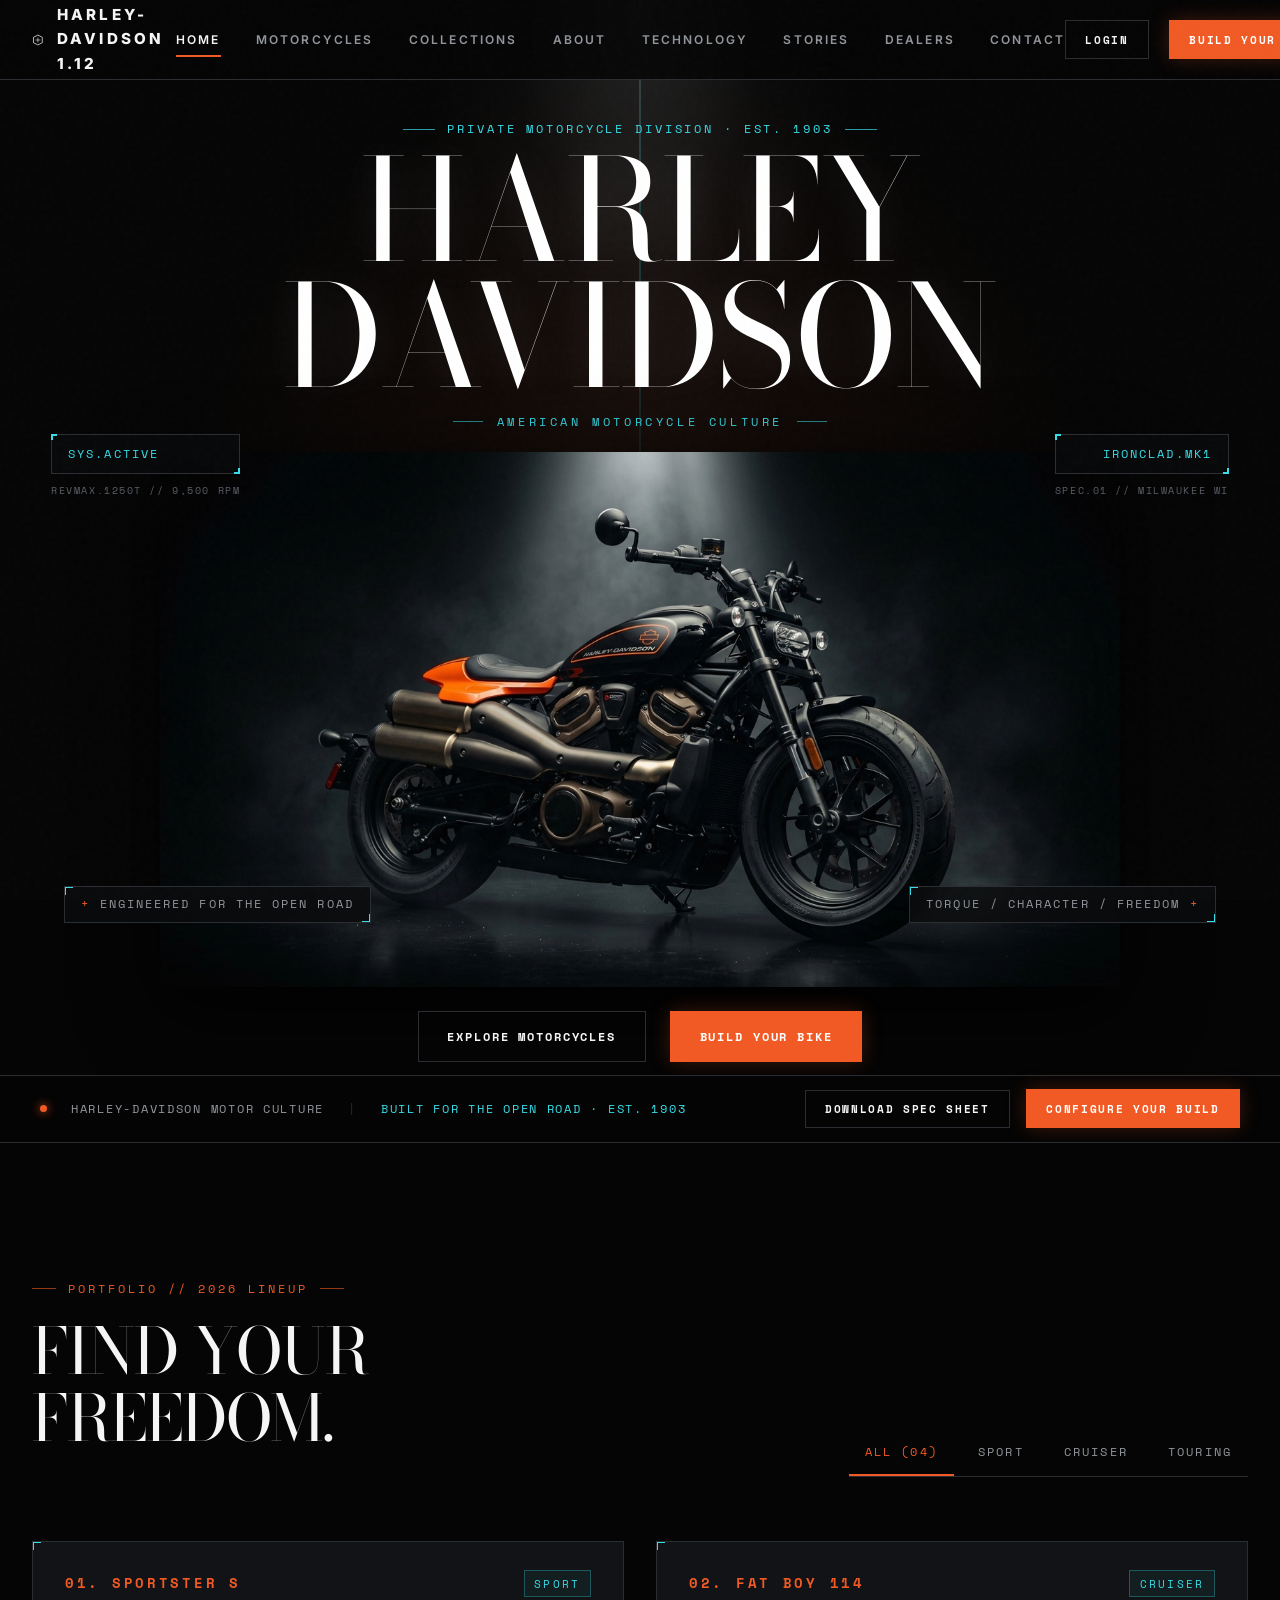
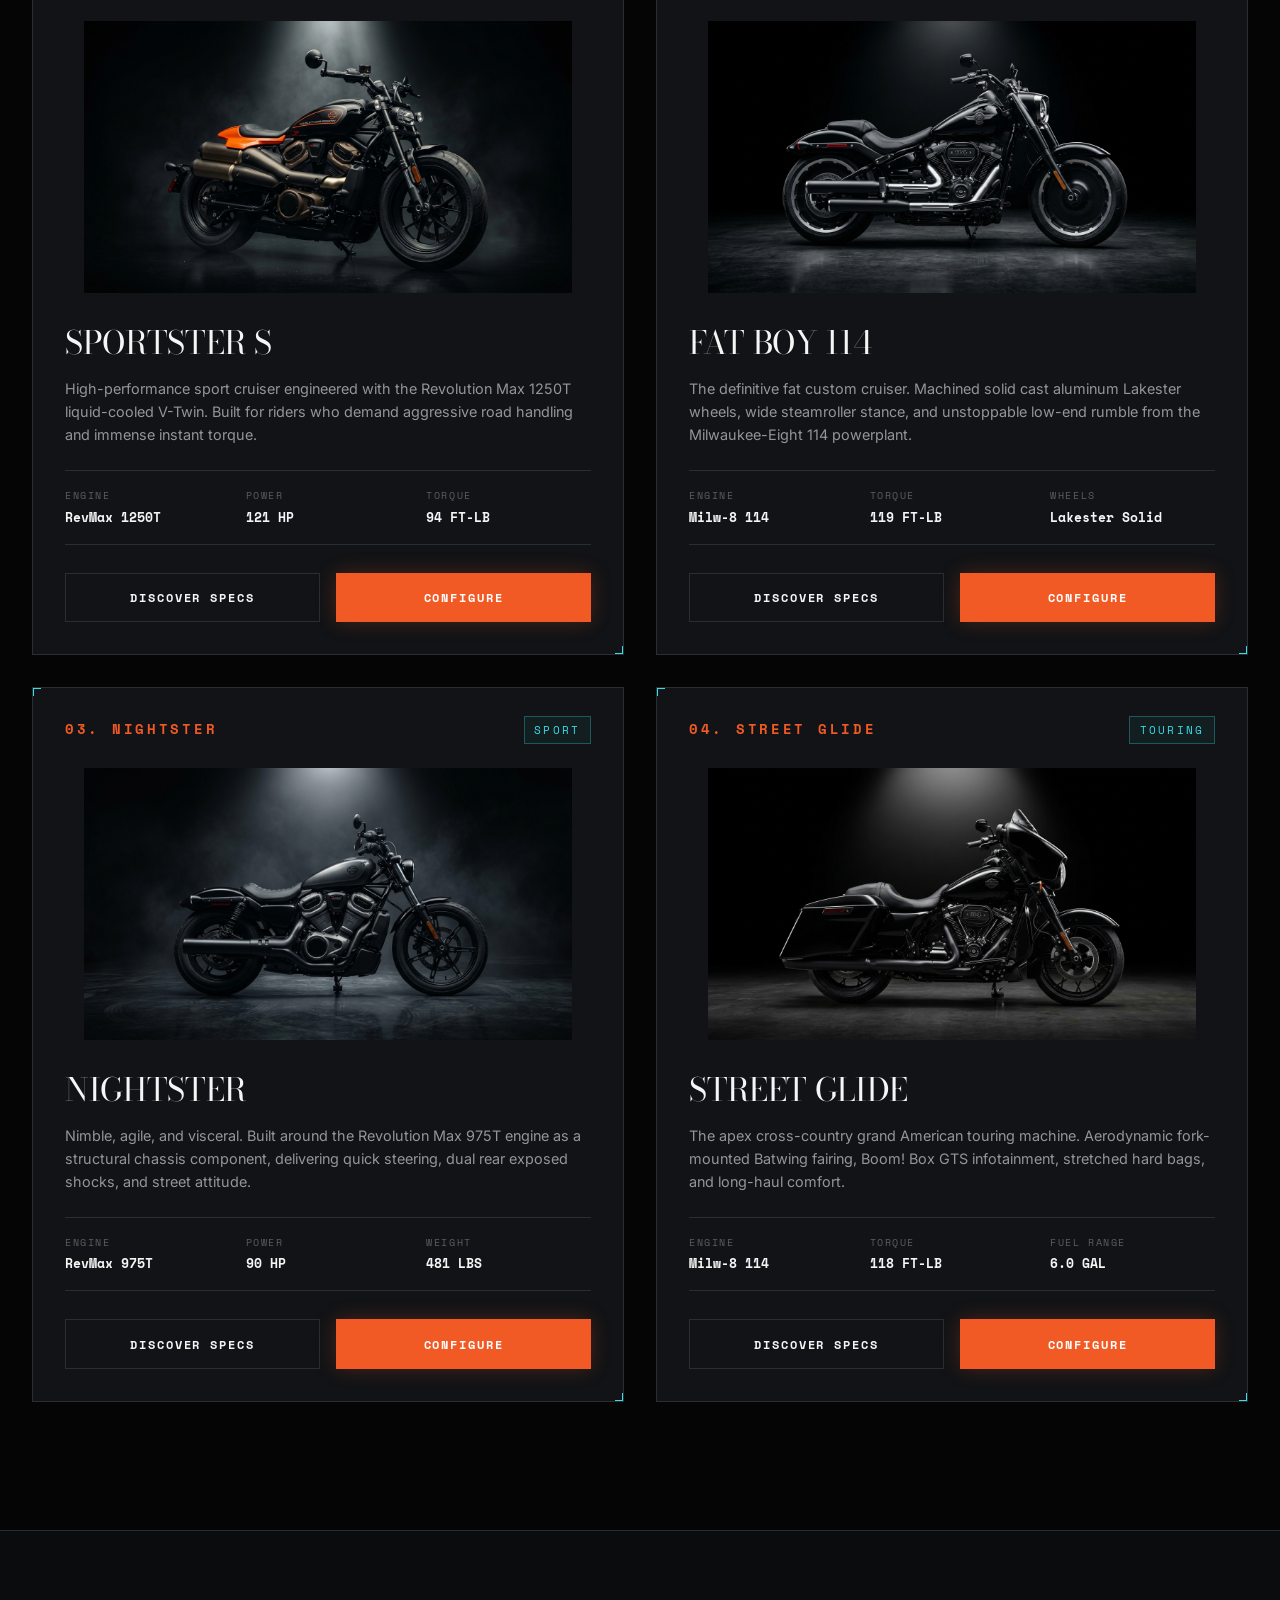
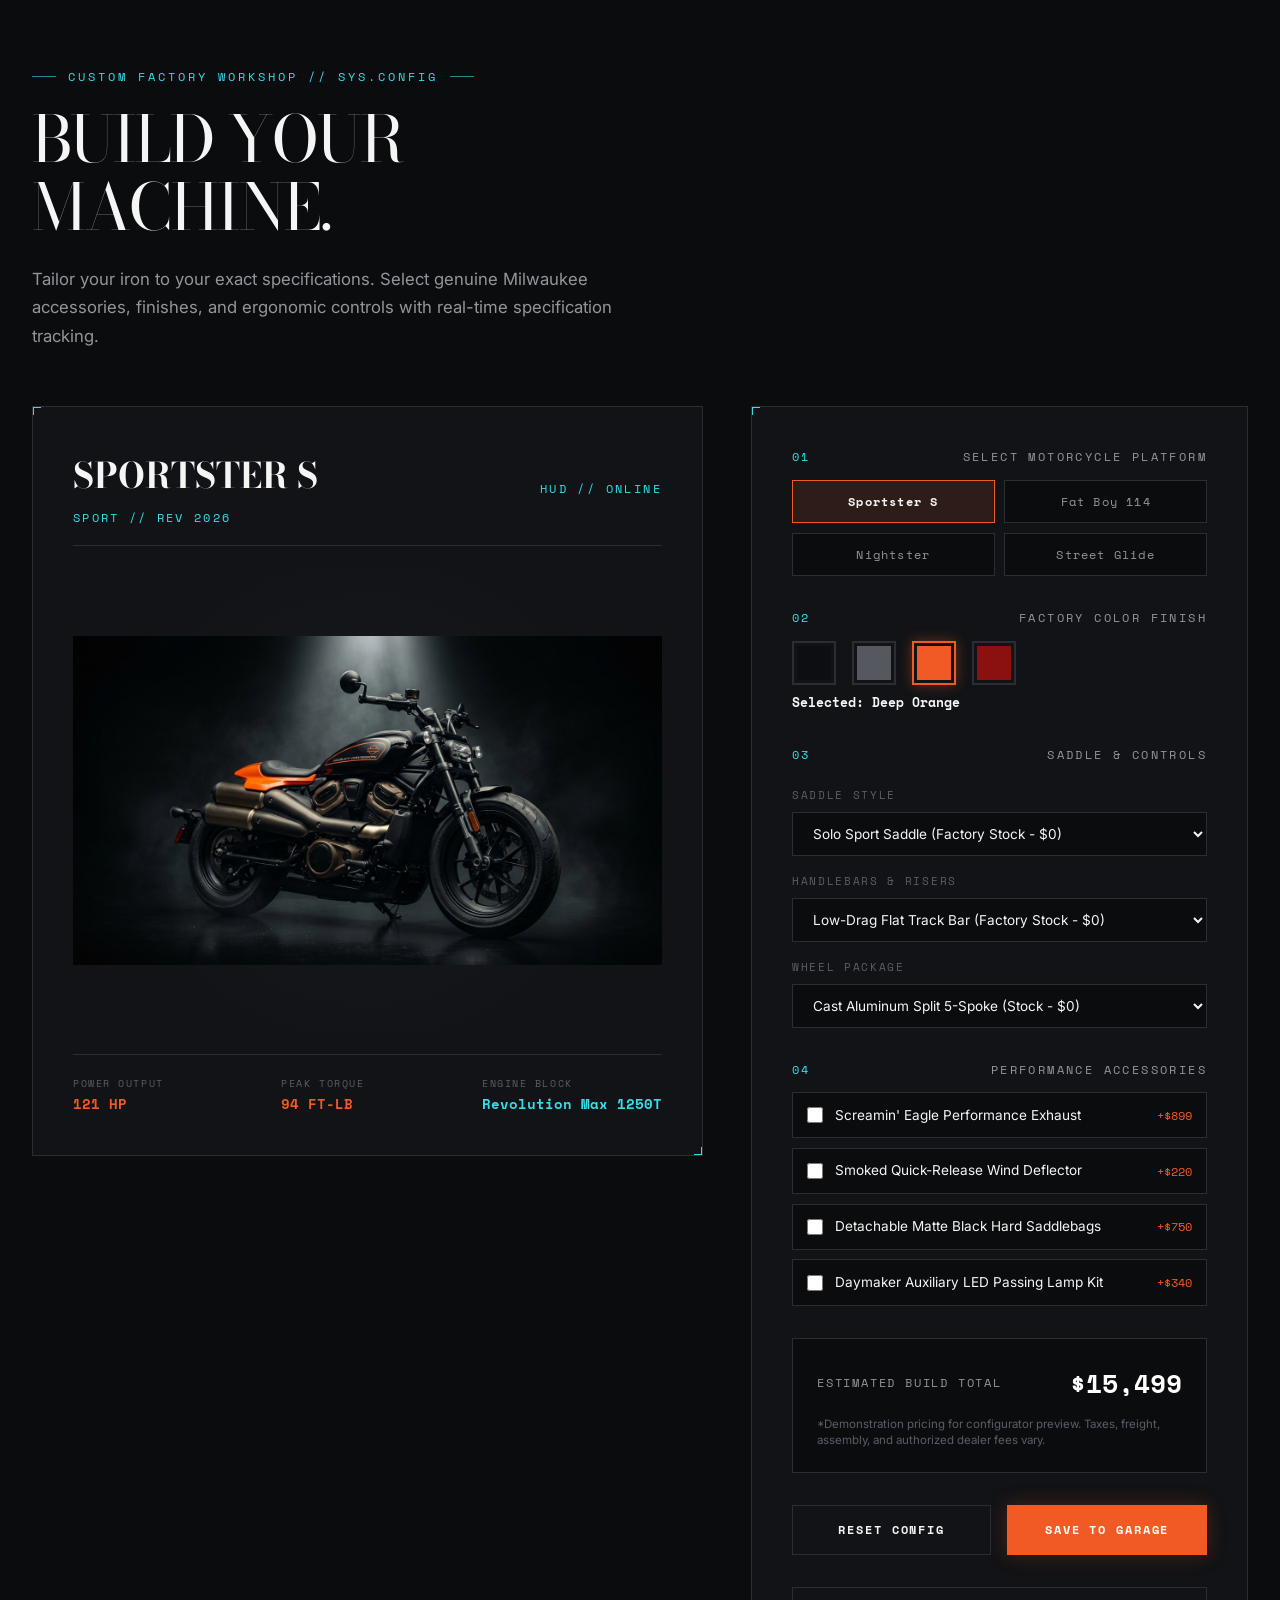
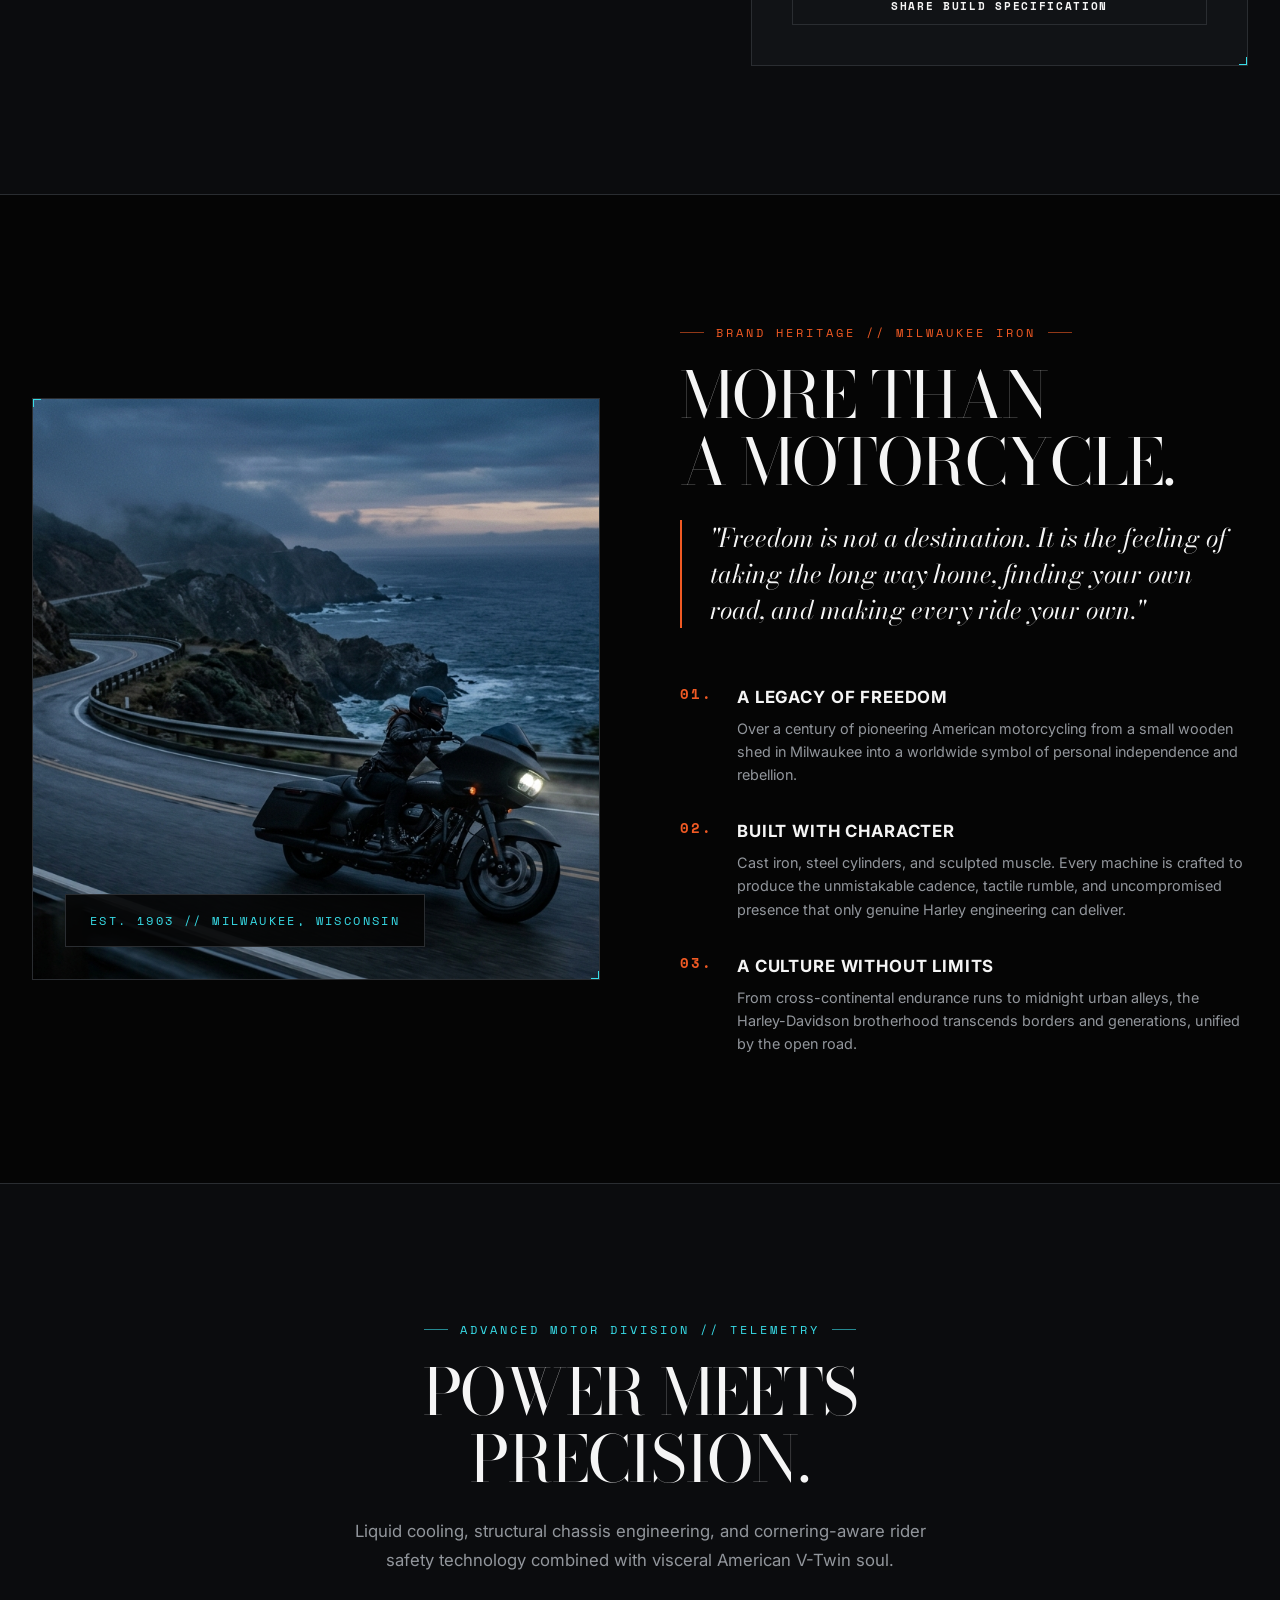
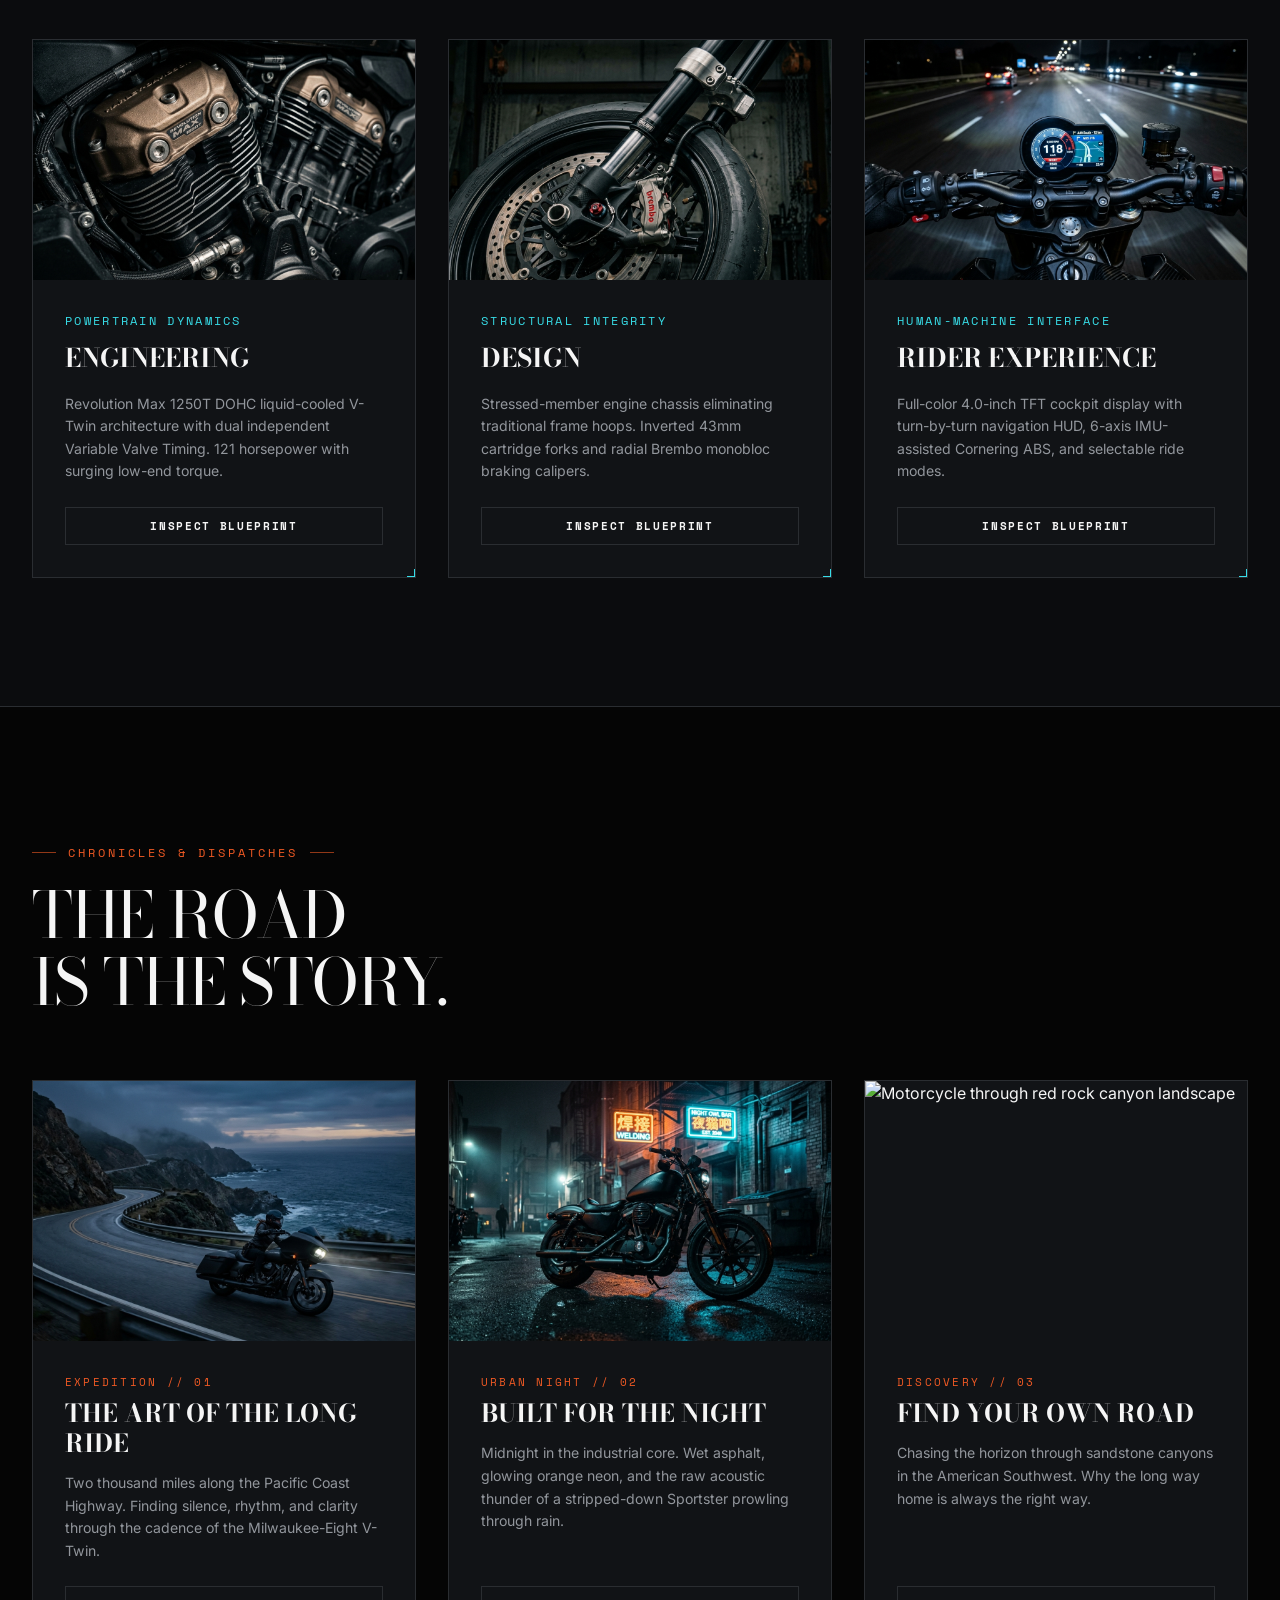
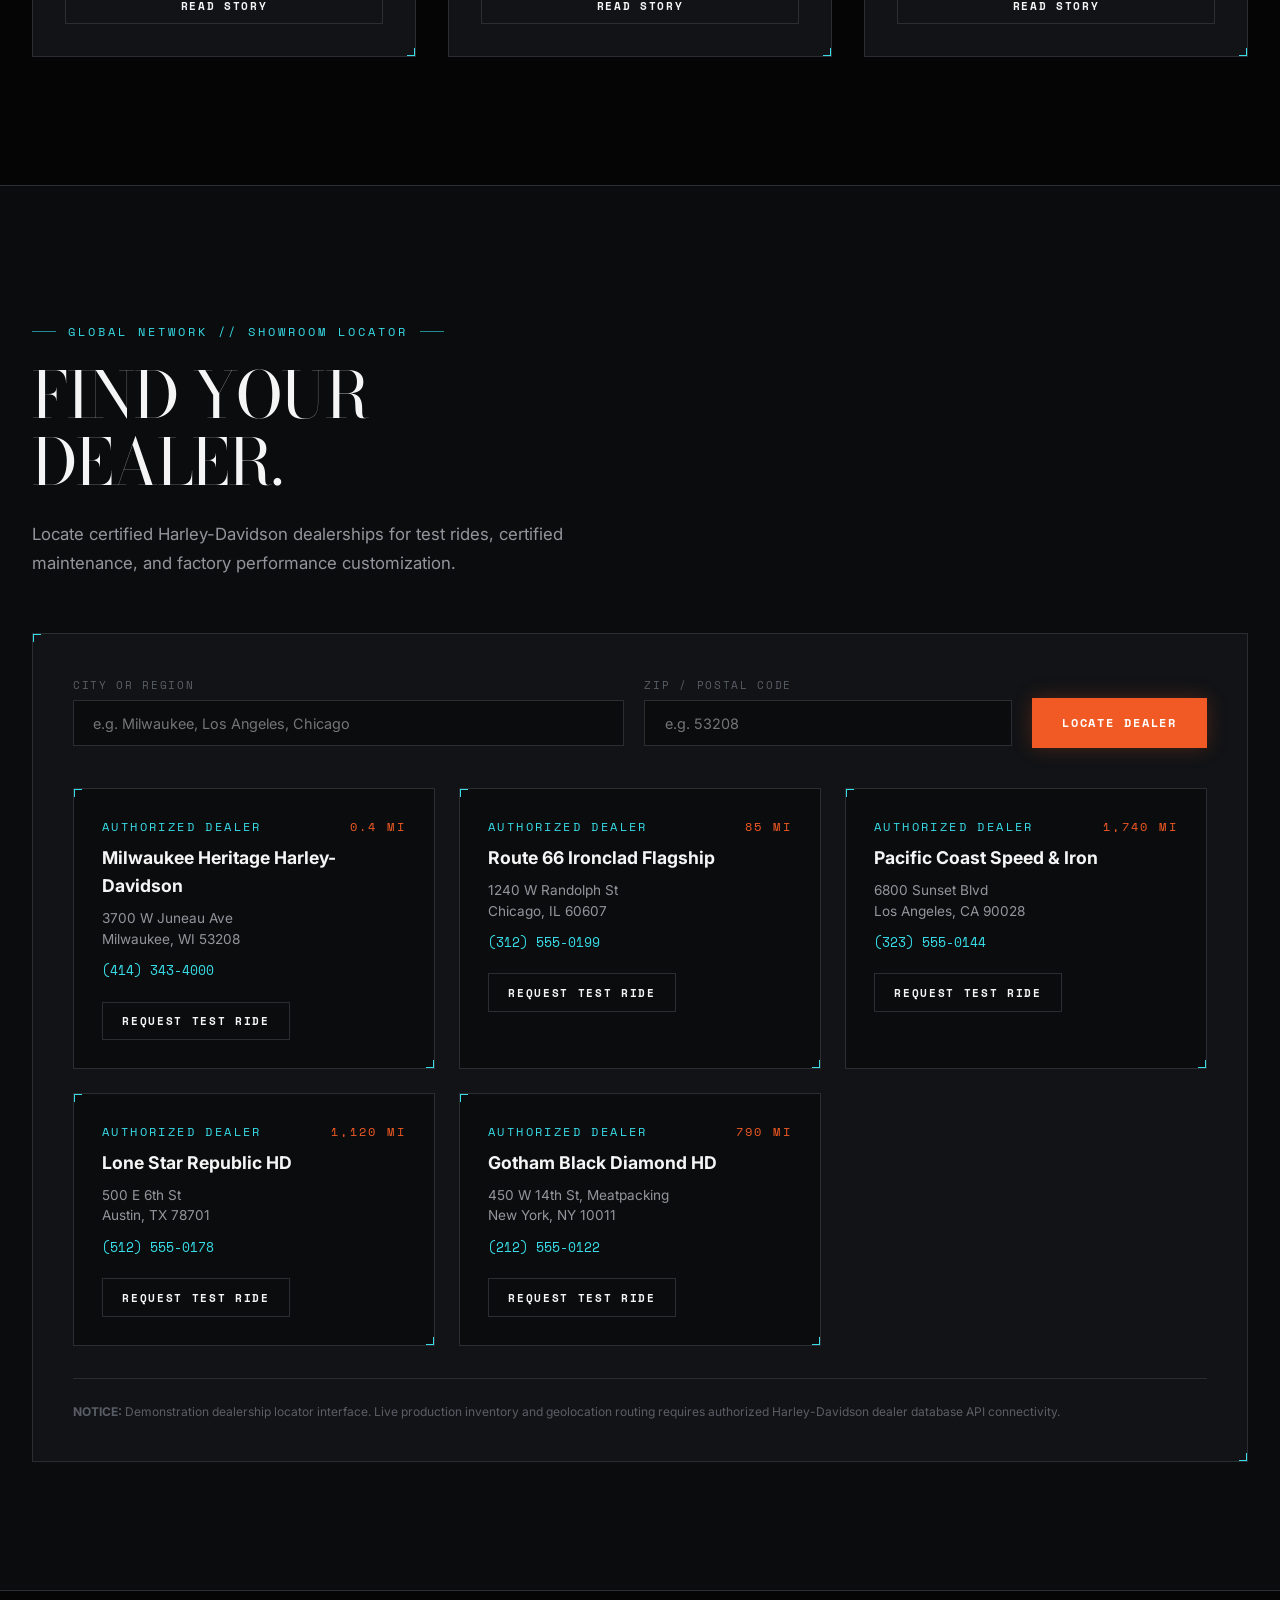
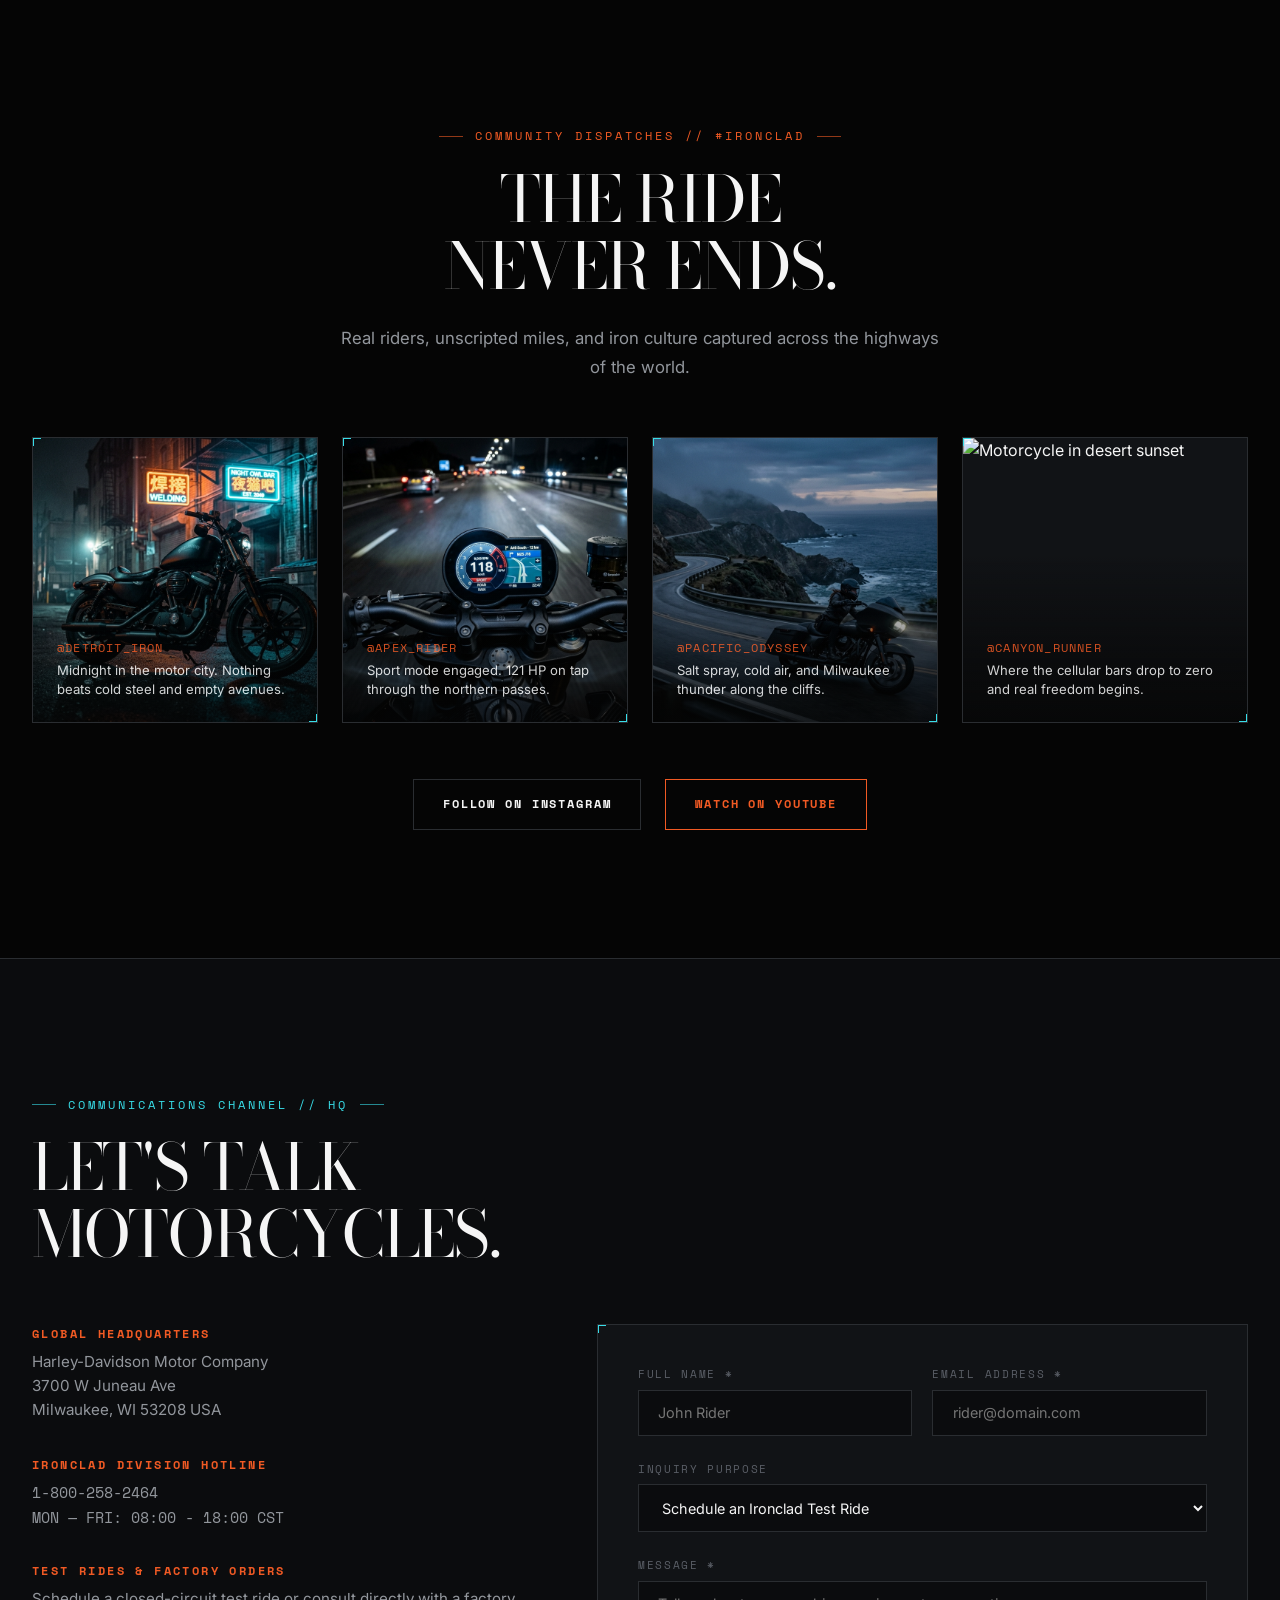
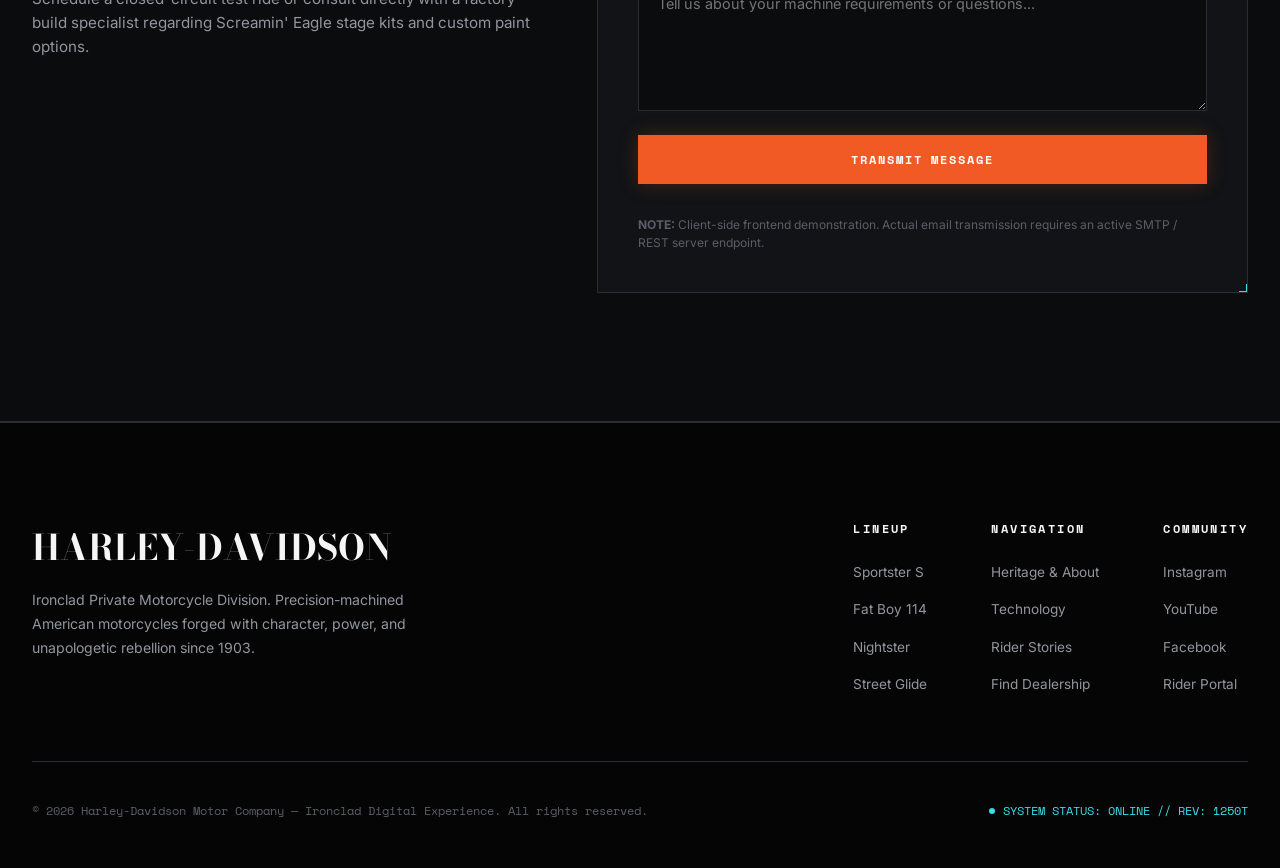
==== commit 454576fe: "Update homepage content" ====
--- a/harley-davidson-website-master/index.html
+++ b/harley-davidson-website-master/index.html
@@ -25,7 +25,7 @@
           <polygon points="12 2 21 6.5 21 17.5 12 22 3 17.5 3 6.5 12 2" stroke="currentColor" stroke-width="1.5" fill="none"/>
           <path d="M7 12h10M12 7v10" stroke="currentColor" stroke-width="1.2"/>
         </svg>
-        <span>HARLEY-DAVIDSON 1.1</span>
+        <span>HARLEY-DAVIDSON 1.12</span>
       </a>
 
       <!-- Center Desktop Navigation -->
